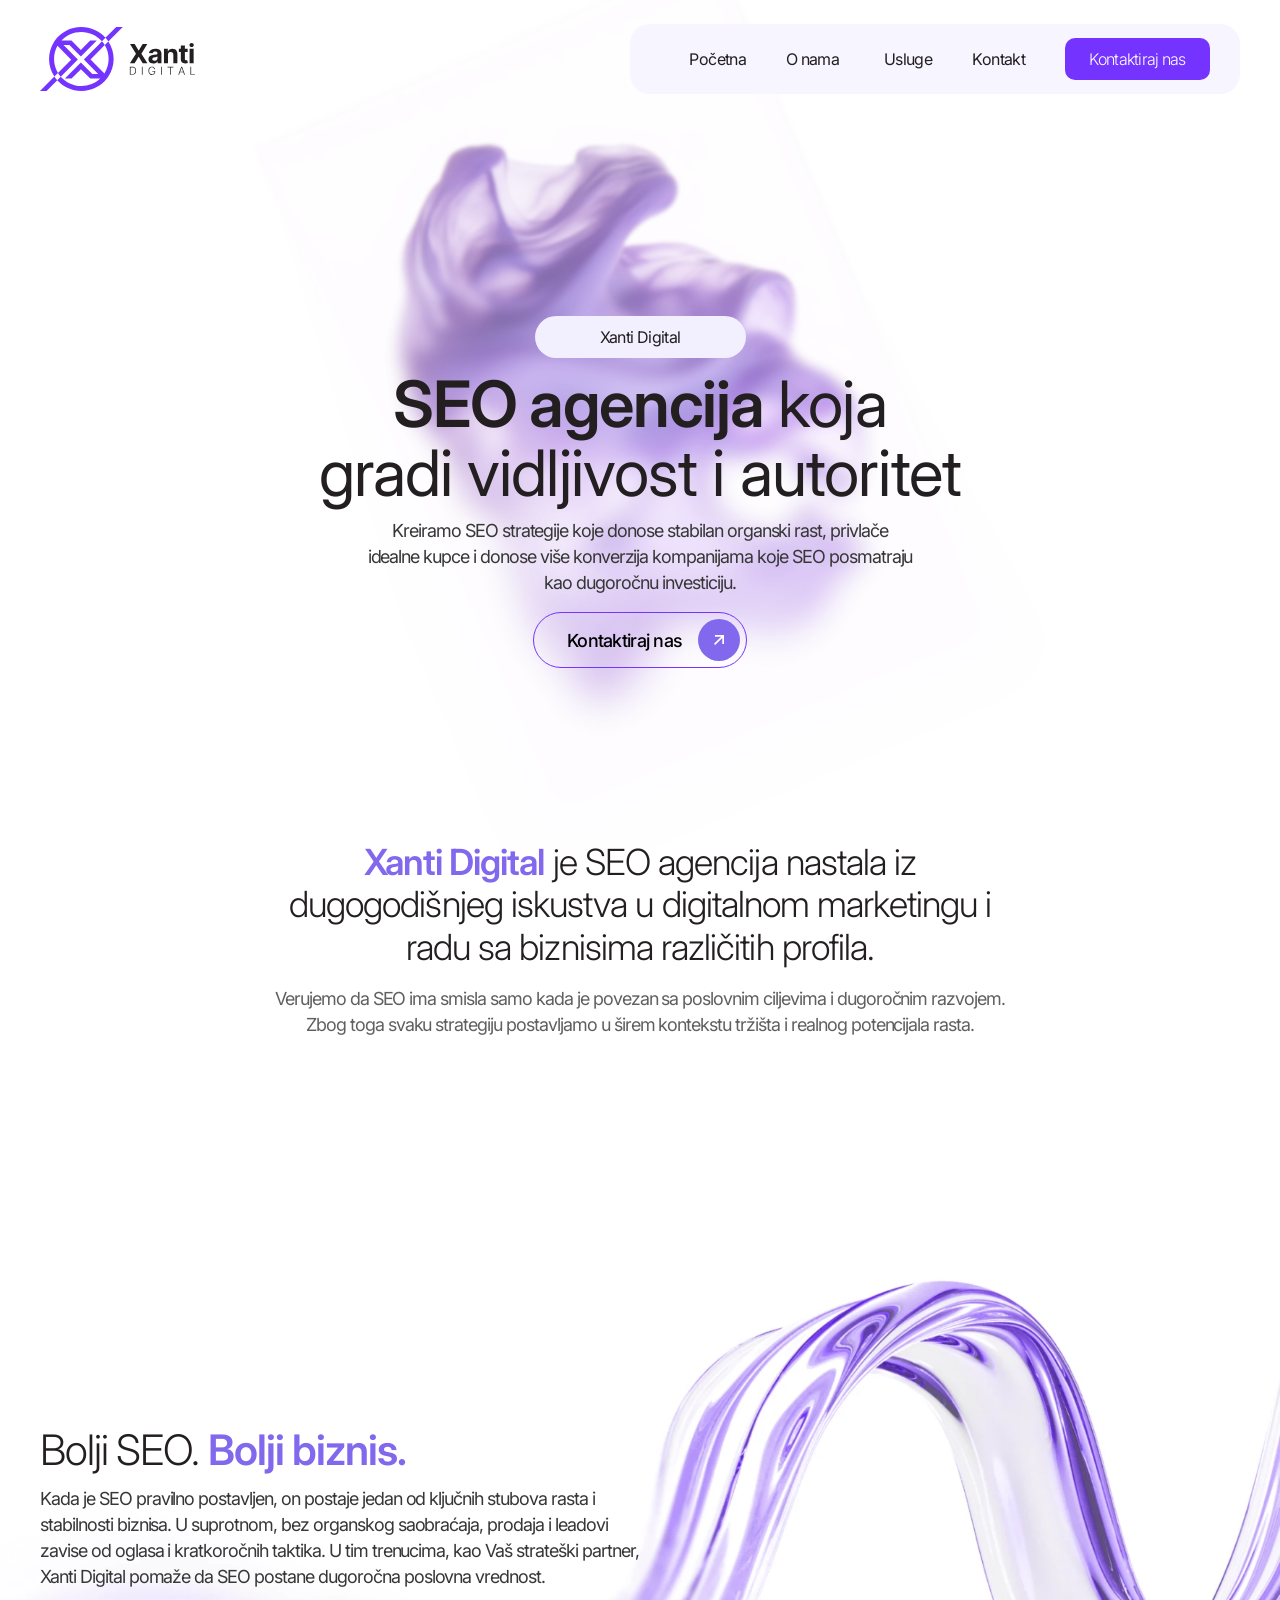
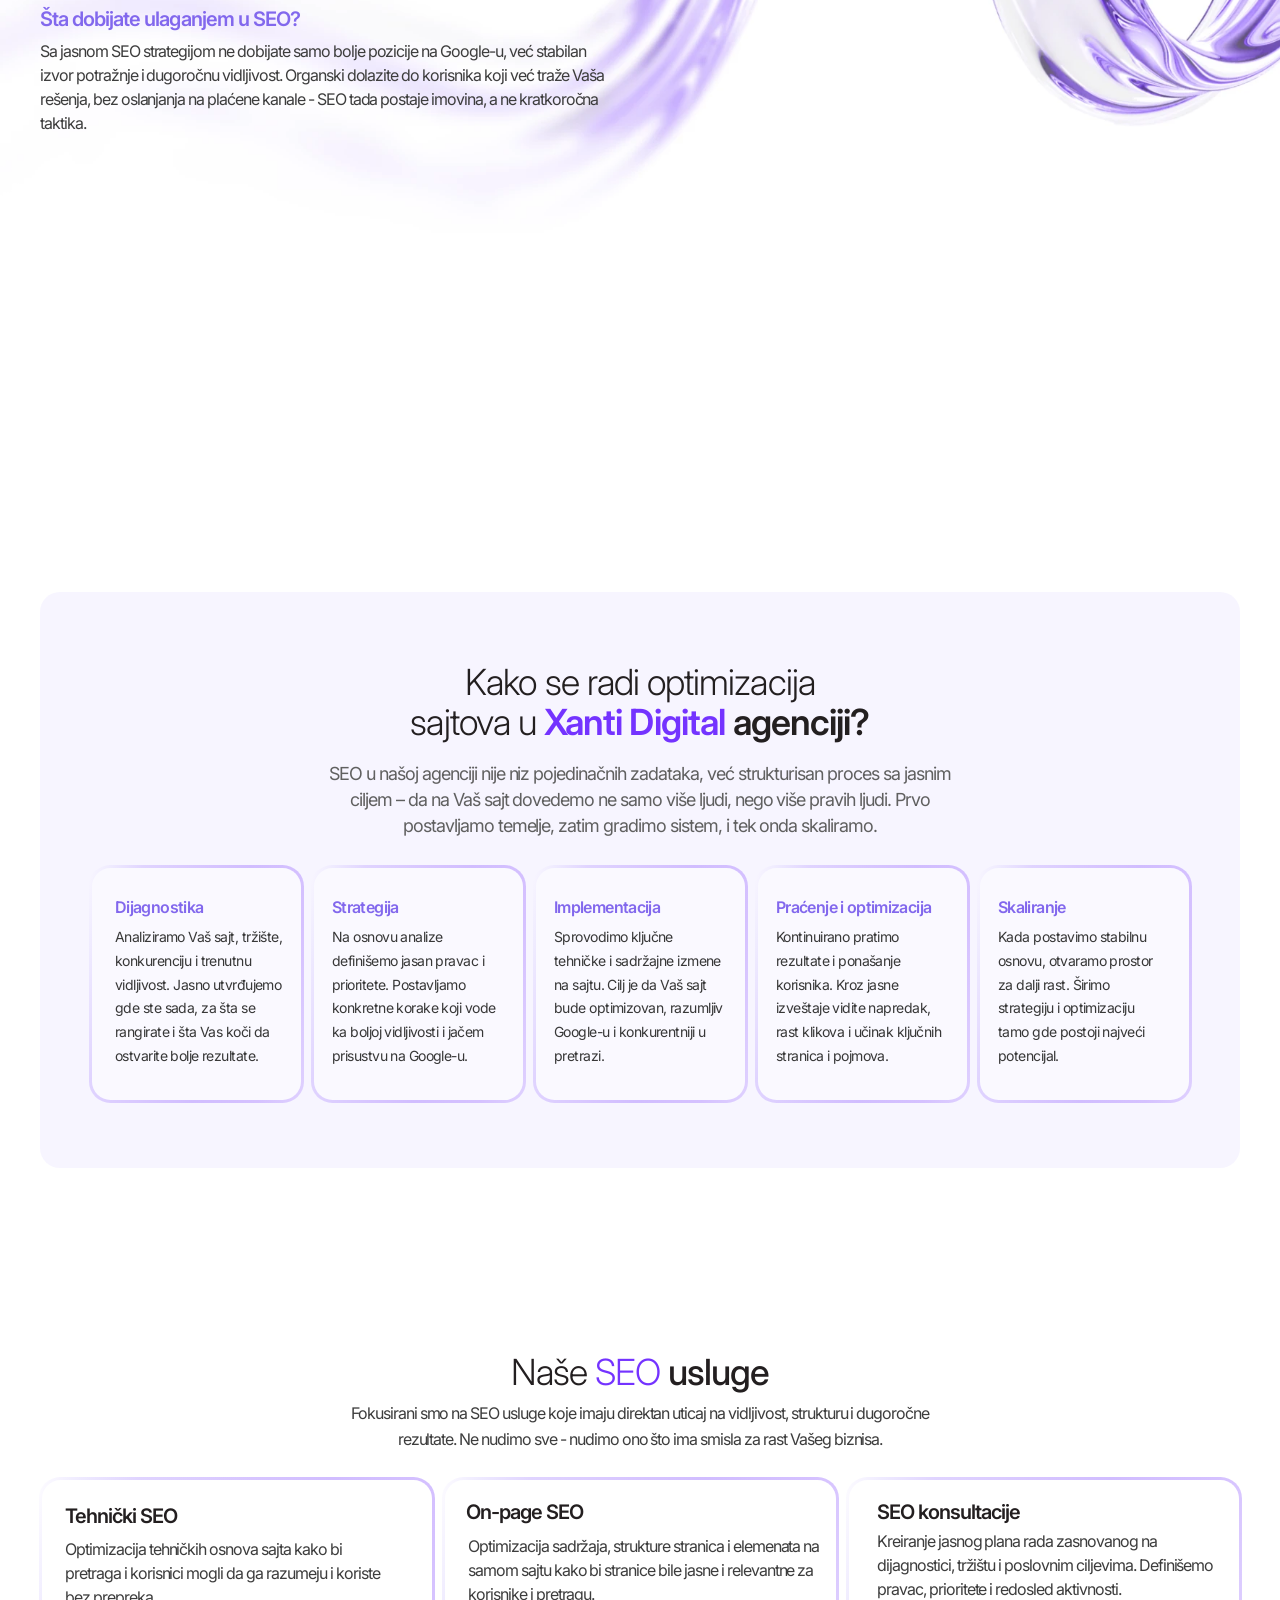
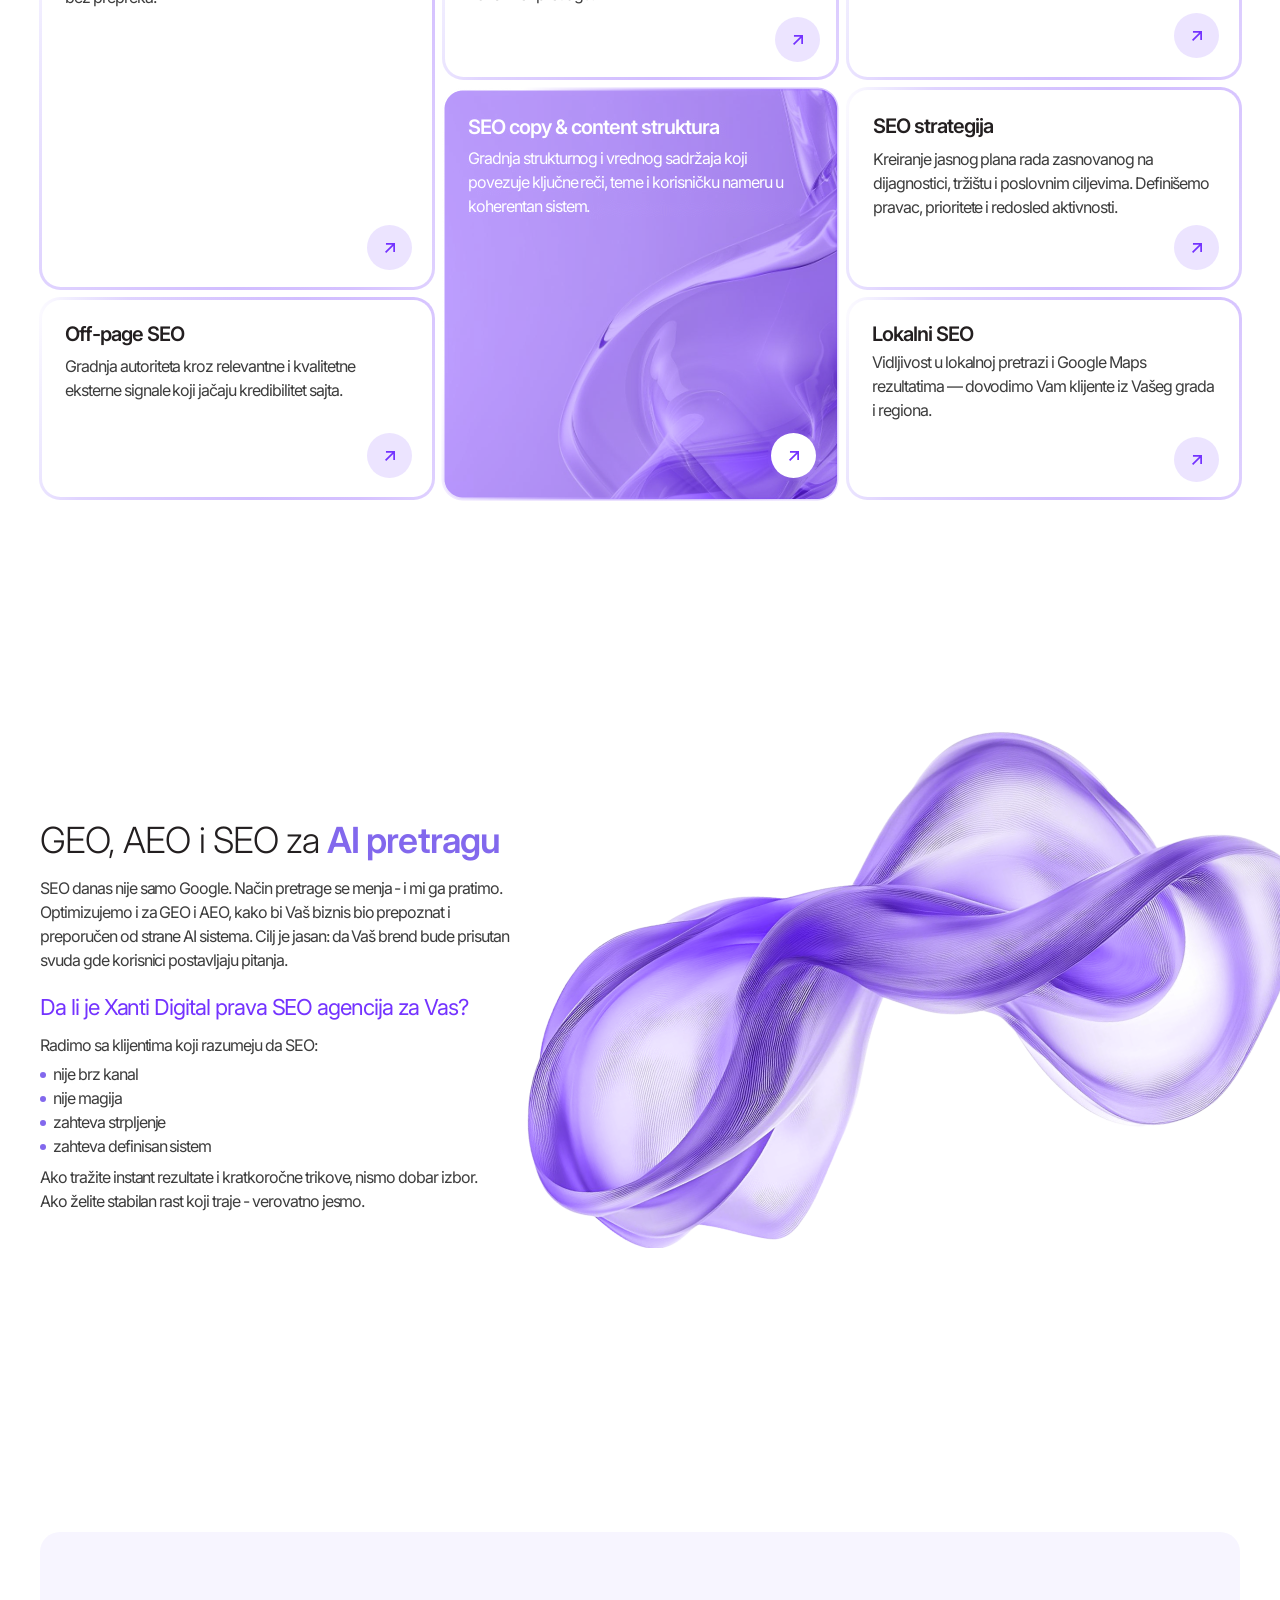
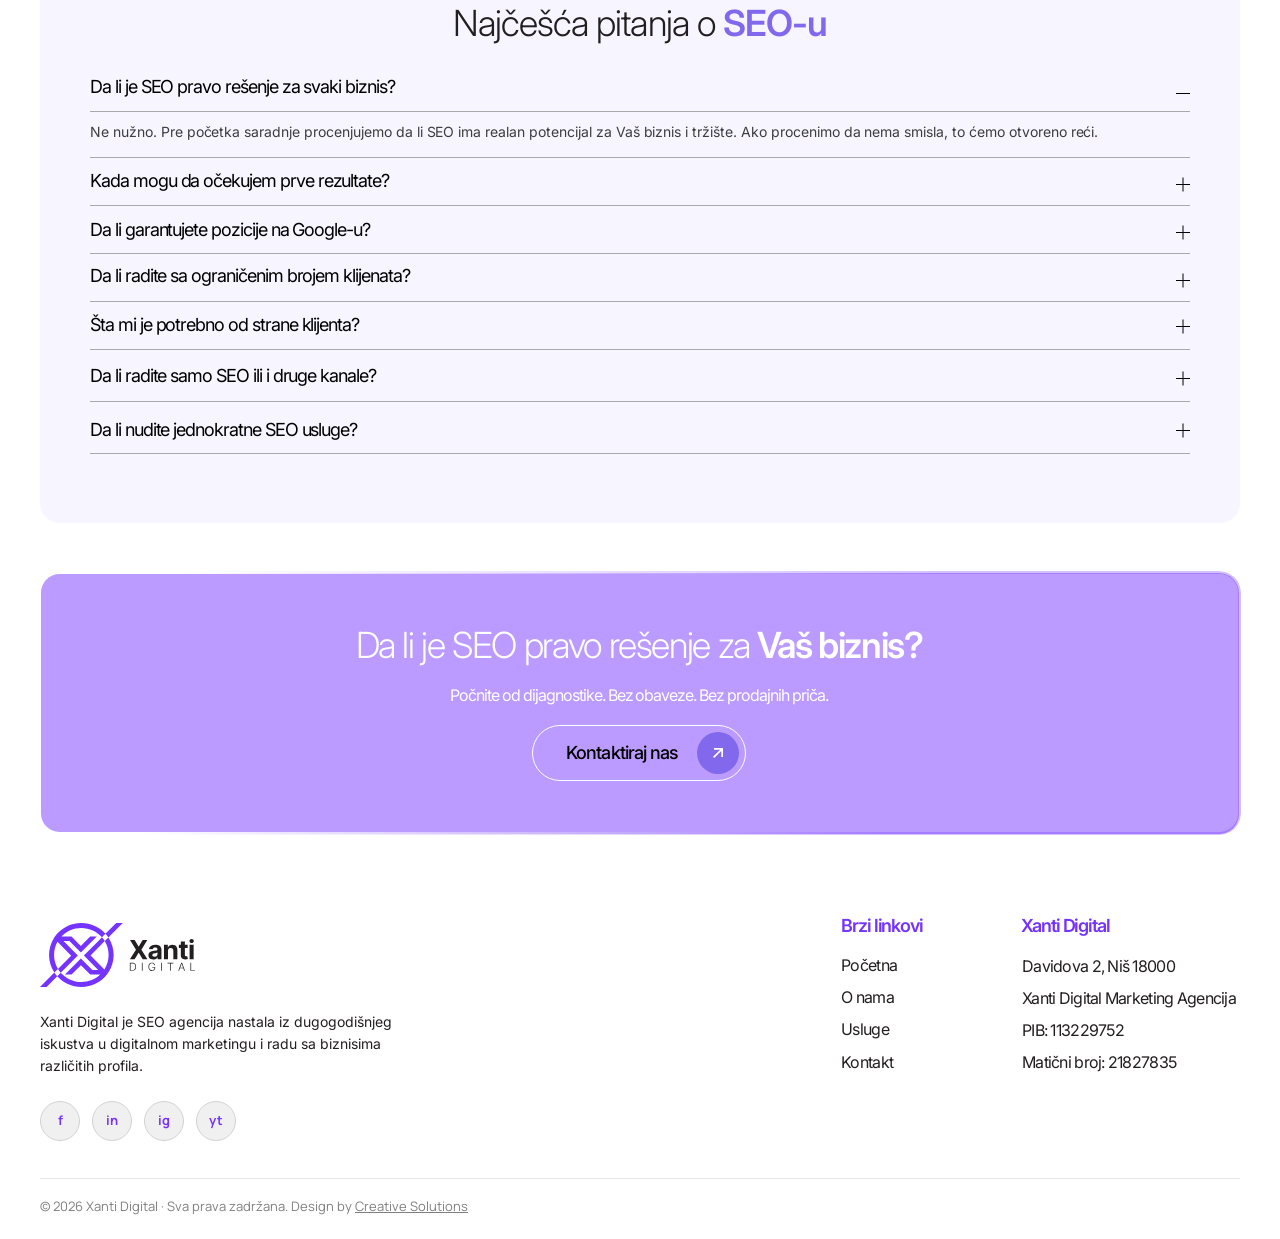
==== index.html @ aaa1e492 "Xanti Digital: statički sajt po Figma dizajnu Co-Authored-By: Claude Fable 5.2 <noreply@anthropic.co" ====
<!DOCTYPE html>
<html lang="sr">
<head>
<meta charset="UTF-8">
<meta name="viewport" content="width=device-width, initial-scale=1.0">
<title>Xanti Digital — SEO agencija koja gradi vidljivost i autoritet</title>
<meta name="description" content="Xanti Digital je SEO agencija koja kreira strategije za stabilan organski rast, više konverzija i dugoročnu vidljivost na Google-u i AI pretrazi.">
<link rel="preconnect" href="https://fonts.googleapis.com">
<link rel="preconnect" href="https://fonts.gstatic.com" crossorigin>
<link href="https://fonts.googleapis.com/css2?family=Inter:wght@300;400;500;600;700&family=Manrope:wght@400;700&display=swap" rel="stylesheet">
<link rel="stylesheet" href="styles.css">
</head>
<body>

<!-- Header -->
<header class="site-header">
  <div class="nav-wrap">
    <a href="#" class="logo" aria-label="Xanti Digital">
      <img src="assets/logo.svg" alt="Xanti Digital" width="155" height="64">
    </a>
    <div class="nav-pill">
      <nav class="main-nav" id="mainNav">
        <a href="#">Početna</a>
        <a href="#o-nama">O nama</a>
        <a href="#usluge">Usluge</a>
        <a href="#kontakt">Kontakt</a>
      </nav>
      <a href="#kontakt" class="btn btn-primary nav-cta">Kontaktiraj nas</a>
    </div>
    <button class="menu-toggle" id="menuToggle" aria-label="Meni">
      <span></span><span></span><span></span>
    </button>
  </div>
</header>

<!-- Top stage: hero + about + better-seo share the big wave backdrop -->
<div class="top-stage">
  <!-- Hero -->
  <section class="hero">
    <div class="hero-cloud" aria-hidden="true"></div>
    <div class="container hero-inner">
      <span class="pill">Xanti Digital</span>
      <h1>
        <span class="semibold">SEO agencija</span> koja<br>
        gradi vidljivost i autoritet
      </h1>
      <p class="hero-sub">
        Kreiramo SEO strategije koje donose stabilan organski rast, privlače idealne kupce
        i donose više konverzija kompanijama koje SEO posmatraju kao dugoročnu investiciju.
      </p>
      <a href="#kontakt" class="btn btn-outline btn-lg">
        Kontaktiraj nas
        <span class="btn-arrow" aria-hidden="true"></span>
      </a>
    </div>
  </section>

  <!-- About -->
  <section class="about" id="o-nama">
    <div class="container">
      <h2 class="about-title">
        <span class="accent semibold">Xanti Digital</span>
        <span class="light">je SEO agencija nastala iz dugogodišnjeg iskustva u digitalnom marketingu i radu sa biznisima različitih profila.</span>
      </h2>
      <p class="about-sub">
        Verujemo da SEO ima smisla samo kada je povezan sa poslovnim ciljevima i dugoročnim razvojem.
        Zbog toga svaku strategiju postavljamo u širem kontekstu tržišta i realnog potencijala rasta.
      </p>
    </div>
  </section>

  <!-- Wave (Figma 19:128 / 0:4): rendered export, anchored to the top of the Better SEO section -->
  <div class="wave-anchor" aria-hidden="true">
    <img src="assets/wave-figma.webp" alt="" class="stage-wave" width="1770" height="2000">
  </div>

  <!-- Better SEO -->
  <section class="better-seo">
    <div class="container">
      <div class="better-grid">
        <div>
          <h2 class="section-title">
            <span class="light">Bolji SEO.</span>
            <span class="accent semibold">Bolji biznis.</span>
          </h2>
          <p class="muted">
            Kada je SEO pravilno postavljen, on postaje jedan od ključnih stubova rasta i stabilnosti biznisa.
            U suprotnom, bez organskog saobraćaja, prodaja i leadovi zavise od oglasa i kratkoročnih taktika.
            U tim trenucima, kao Vaš strateški partner, Xanti Digital pomaže da SEO postane dugoročna poslovna vrednost.
          </p>
        </div>
        <div>
          <h3 class="eyebrow">Šta dobijate ulaganjem u SEO?</h3>
          <p class="muted">
            Sa jasnom SEO strategijom ne dobijate samo bolje pozicije na Google-u, već stabilan izvor potražnje
            i dugoročnu vidljivost. Organski dolazite do korisnika koji već traže Vaša rešenja, bez oslanjanja
            na plaćene kanale - SEO tada postaje imovina, a ne kratkoročna taktika.
          </p>
        </div>
      </div>
    </div>
  </section>
</div>

<!-- Process -->
<section class="process">
  <div class="container">
    <div class="process-card">
      <h2 class="section-title center">
        <span class="light">Kako se radi optimizacija<br>sajtova u </span>
        <span class="accent semibold">Xanti Digital</span>
        <span class="semibold"> agenciji?</span>
      </h2>
      <p class="muted center process-intro">
        SEO u našoj agenciji nije niz pojedinačnih zadataka, već strukturisan proces sa jasnim ciljem –
        da na Vaš sajt dovedemo ne samo više ljudi, nego više pravih ljudi. Prvo postavljamo temelje,
        zatim gradimo sistem, i tek onda skaliramo.
      </p>

      <div class="process-steps">
        <article class="step-card">
          <h3>Dijagnostika</h3>
          <p>Analiziramo Vaš sajt, tržište, konkurenciju i trenutnu vidljivost. Jasno utvrđujemo gde ste sada, za šta se rangirate i šta Vas koči da ostvarite bolje rezultate.</p>
        </article>
        <article class="step-card">
          <h3>Strategija</h3>
          <p>Na osnovu analize definišemo jasan pravac i prioritete. Postavljamo konkretne korake koji vode ka boljoj vidljivosti i jačem prisustvu na Google-u.</p>
        </article>
        <article class="step-card">
          <h3>Implementacija</h3>
          <p>Sprovodimo ključne tehničke i sadržajne izmene na sajtu. Cilj je da Vaš sajt bude optimizovan, razumljiv Google-u i konkurentniji u pretrazi.</p>
        </article>
        <article class="step-card">
          <h3>Praćenje i optimizacija</h3>
          <p>Kontinuirano pratimo rezultate i ponašanje korisnika. Kroz jasne izveštaje vidite napredak, rast klikova i učinak ključnih stranica i pojmova.</p>
        </article>
        <article class="step-card">
          <h3>Skaliranje</h3>
          <p>Kada postavimo stabilnu osnovu, otvaramo prostor za dalji rast. Širimo strategiju i optimizaciju tamo gde postoji najveći potencijal.</p>
        </article>
      </div>
    </div>
  </div>
</section>

<!-- Services -->
<section class="services" id="usluge">
  <div class="container">
    <div class="section-head center">
      <h2 class="section-title">
        <span class="light">Naše </span>
        <span class="accent light">SEO</span>
        <span class="medium"> usluge</span>
      </h2>
      <p class="muted">
        Fokusirani smo na SEO usluge koje imaju direktan uticaj na vidljivost, strukturu i dugoročne rezultate.
        Ne nudimo sve - nudimo ono što ima smisla za rast Vašeg biznisa.
      </p>
    </div>

    <div class="services-grid">
      <article class="service-card service-card--tehnicki">
        <h3>Tehnički SEO</h3>
        <p>Optimizacija tehničkih osnova sajta kako bi pretraga i korisnici mogli da ga razumeju i koriste bez prepreka.</p>
        <span class="service-arrow" aria-hidden="true"></span>
      </article>

      <article class="service-card service-card--onpage">
        <h3>On-page SEO</h3>
        <p>Optimizacija sadržaja, strukture stranica i elemenata na samom sajtu kako bi stranice bile jasne i relevantne za korisnike i pretragu.</p>
        <span class="service-arrow" aria-hidden="true"></span>
      </article>

      <article class="service-card service-card--kons">
        <h3>SEO konsultacije</h3>
        <p>Kreiranje jasnog plana rada zasnovanog na dijagnostici, tržištu i poslovnim ciljevima. Definišemo pravac, prioritete i redosled aktivnosti.</p>
        <span class="service-arrow" aria-hidden="true"></span>
      </article>

      <article class="service-card service-card--copy service-card--accent">
        <h3>SEO copy &amp; content struktura</h3>
        <p>Gradnja strukturnog i vrednog sadržaja koji povezuje ključne reči, teme i korisničku nameru u koherentan sistem.</p>
        <span class="service-arrow" aria-hidden="true"></span>
      </article>

      <article class="service-card service-card--strat">
        <h3>SEO strategija</h3>
        <p>Kreiranje jasnog plana rada zasnovanog na dijagnostici, tržištu i poslovnim ciljevima. Definišemo pravac, prioritete i redosled aktivnosti.</p>
        <span class="service-arrow" aria-hidden="true"></span>
      </article>

      <article class="service-card service-card--offpage">
        <h3>Off-page SEO</h3>
        <p>Gradnja autoriteta kroz relevantne i kvalitetne eksterne signale koji jačaju kredibilitet sajta.</p>
        <span class="service-arrow" aria-hidden="true"></span>
      </article>

      <article class="service-card service-card--lokalni">
        <h3>Lokalni SEO</h3>
        <p>Vidljivost u lokalnoj pretrazi i Google Maps rezultatima — dovodimo Vam klijente iz Vašeg grada i regiona.</p>
        <span class="service-arrow" aria-hidden="true"></span>
      </article>
    </div>
  </div>
</section>

<!-- GEO/AEO/AI section -->
<section class="geo">
  <div class="geo-swirl" aria-hidden="true"></div>
  <div class="container">
    <div class="geo-content">
      <h2 class="section-title">
        <span class="light">GEO, AEO i SEO za </span>
        <span class="accent semibold">AI pretragu</span>
      </h2>
      <p class="muted">
        SEO danas nije samo Google. Način pretrage se menja - i mi ga pratimo.
        Optimizujemo i za GEO i AEO, kako bi Vaš biznis bio prepoznat i preporučen od strane AI sistema.
        Cilj je jasan: da Vaš brend bude prisutan svuda gde korisnici postavljaju pitanja.
      </p>

      <h3 class="eyebrow eyebrow--purple">Da li je Xanti Digital prava SEO agencija za Vas?</h3>
      <p class="muted">Radimo sa klijentima koji razumeju da SEO:</p>
      <ul class="dot-list">
        <li>nije brz kanal</li>
        <li>nije magija</li>
        <li>zahteva strpljenje</li>
        <li>zahteva definisan sistem</li>
      </ul>
      <p class="muted">
        Ako tražite instant rezultate i kratkoročne trikove, nismo dobar izbor.<br>
        Ako želite stabilan rast koji traje - verovatno jesmo.
      </p>
    </div>
  </div>
</section>

<!-- FAQ -->
<section class="faq">
  <div class="container">
    <div class="faq-card">
      <h2 class="section-title center">
        <span class="light">Najčešća pitanja o </span>
        <span class="accent semibold">SEO-u</span>
      </h2>
      <details class="faq-item" open>
        <summary>Da li je SEO pravo rešenje za svaki biznis?</summary>
        <div class="faq-answer">Ne nužno. Pre početka saradnje procenjujemo da li SEO ima realan potencijal za Vaš biznis i tržište. Ako procenimo da nema smisla, to ćemo otvoreno reći.</div>
      </details>
      <details class="faq-item">
        <summary>Kada mogu da očekujem prve rezultate?</summary>
        <div class="faq-answer">Prve pomake vidimo već u prvih 2–3 meseca, ali stabilni organski rast obično se gradi u roku od 6–12 meseci, u zavisnosti od tržišta i stanja sajta.</div>
      </details>
      <details class="faq-item">
        <summary>Da li garantujete pozicije na Google-u?</summary>
        <div class="faq-answer">Ne. Garancije pozicija su crvena zastava u SEO industriji. Garantujemo proces, transparentnost i rad baziran na podacima.</div>
      </details>
      <details class="faq-item">
        <summary>Da li radite sa ograničenim brojem klijenata?</summary>
        <div class="faq-answer">Da. Svaka saradnja zahteva dubinsku analizu i posvećeno vreme, pa pažljivo biramo klijente sa kojima radimo.</div>
      </details>
      <details class="faq-item">
        <summary>Šta mi je potrebno od strane klijenta?</summary>
        <div class="faq-answer">Pristup sajtu i analitici, jasna slika o biznis ciljevima i spremnost za saradnju na sadržaju. Sve ostalo vodimo mi.</div>
      </details>
      <details class="faq-item">
        <summary>Da li radite samo SEO ili i druge kanale?</summary>
        <div class="faq-answer">Primarno smo SEO agencija, ali imamo iskustvo sa content marketingom i performansama koji se prirodno nadovezuju na SEO rad.</div>
      </details>
      <details class="faq-item">
        <summary>Da li nudite jednokratne SEO usluge?</summary>
        <div class="faq-answer">Da, za dijagnostiku, audit i konsultacije. Za pun učinak, SEO zahteva kontinuiran rad — tu preporučujemo dugoročnu saradnju.</div>
      </details>
    </div>
  </div>
</section>

<!-- CTA -->
<section class="cta" id="kontakt">
  <div class="container">
    <div class="cta-card">
      <h2>
        <span class="light">Da li je SEO pravo rešenje za</span>
        <span class="medium"> Vaš biznis?</span>
      </h2>
      <p>Počnite od dijagnostike. Bez obaveze. Bez prodajnih priča.</p>
      <a href="mailto:info@xantidigital.rs" class="btn btn-ghost-light btn-lg">
        Kontaktiraj nas
        <span class="btn-arrow" aria-hidden="true"></span>
      </a>
    </div>
  </div>
</section>

<!-- Footer -->
<footer class="site-footer">
  <div class="container footer-grid">
    <div class="footer-brand">
      <img src="assets/logo.svg" alt="Xanti Digital" class="footer-logo">
      <p>Xanti Digital je SEO agencija nastala iz dugogodišnjeg iskustva u digitalnom marketingu i radu sa biznisima različitih profila.</p>
      <div class="socials">
        <a href="#" aria-label="Facebook">f</a>
        <a href="#" aria-label="LinkedIn">in</a>
        <a href="#" aria-label="Instagram">ig</a>
        <a href="#" aria-label="YouTube">yt</a>
      </div>
    </div>
    <div class="footer-col">
      <h4>Brzi linkovi</h4>
      <ul>
        <li><a href="#">Početna</a></li>
        <li><a href="#o-nama">O nama</a></li>
        <li><a href="#usluge">Usluge</a></li>
        <li><a href="#kontakt">Kontakt</a></li>
      </ul>
    </div>
    <div class="footer-col">
      <h4>Xanti Digital</h4>
      <address>
        Davidova 2, Niš 18000<br>
        Xanti Digital Marketing Agencija<br>
        PIB: 113229752<br>
        Matični broj: 21827835
      </address>
    </div>
  </div>
  <div class="container footer-bottom">
    <small>© 2026 Xanti Digital · Sva prava zadržana. Design by <a href="#">Creative Solutions</a></small>
  </div>
</footer>

<script src="script.js"></script>
</body>
</html>
---- styles.css ----
/* ============ TOKENS ============ */
:root {
  --purple: #7433ff;
  --purple-soft: #8268ed;
  --purple-50: #f2efff;
  --purple-25: #f7f5ff;
  --purple-100: #ece4ff;
  --ink: #231f20;
  --ink-2: #373737;
  --ink-3: #3d3d3d;
  --ink-4: #606060;
  --muted: rgba(0, 0, 0, 0.5);
  --white: #ffffff;
  --glass: rgba(255, 255, 255, 0.4);
  --glass-border: rgba(255, 255, 255, 0.9);
  --radius: 20px;
  --radius-sm: 10px;
  --container: 1248px; /* 1200 content column (Figma x 360-1560) + 24px side padding */
  --tracking: -0.02em;
}

/* ============ RESET & BASE ============ */
* {
  box-sizing: border-box;
  margin: 0;
  padding: 0;
}
html {
  scroll-behavior: smooth;
  overflow-x: hidden;
  width: 100%;
}
body {
  font-family: 'Inter', -apple-system, system-ui, sans-serif;
  color: var(--ink);
  background: #fff;
  line-height: 1.5;
  letter-spacing: var(--tracking);
  -webkit-font-smoothing: antialiased;
  overflow-x: hidden;
}
img {
  max-width: 100%;
  display: block;
}
a {
  color: inherit;
  text-decoration: none;
}
button {
  background: none;
  border: none;
  cursor: pointer;
  font-family: inherit;
}
ul {
  list-style: none;
}

.container {
  max-width: var(--container);
  margin: 0 auto;
  padding: 0 24px;
}

/* ============ TYPOGRAPHY ============ */
h1, h2, h3, h4 {
  letter-spacing: var(--tracking);
  color: var(--ink);
}
.section-title {
  font-size: clamp(28px, 4vw, 42px);
  line-height: 1.1;
  font-weight: 500;
}
.section-title.center {
  text-align: center;
}
.light { font-weight: 300; }
.medium { font-weight: 500; }
.semibold { font-weight: 600; }
.accent { color: var(--purple); }
.accent-soft { color: var(--purple-soft); }
.muted {
  color: var(--ink-3);
  font-size: 16px;
  line-height: 1.6;
}
.muted.center { text-align: center; }
.eyebrow {
  color: var(--purple-soft);
  font-weight: 600;
  font-size: 20px;
  margin-bottom: 16px;
}
.eyebrow--purple {
  color: var(--purple);
  font-size: 22px;
  font-weight: 400;
}

/* ============ BUTTONS ============ */
.btn {
  display: inline-flex;
  align-items: center;
  justify-content: center;
  gap: 10px;
  font-weight: 500;
  border-radius: 999px;
  transition: all 0.2s ease;
  cursor: pointer;
  white-space: nowrap;
}
.btn-sm {
  padding: 10px 22px;
  font-size: 14px;
  border-radius: var(--radius-sm);
}
.btn-lg {
  padding: 14px 22px 14px 32px;
  font-size: 17px;
}
.btn-primary {
  background: var(--purple);
  color: #fff;
}
.btn-primary:hover { background: #5f1fec; transform: translateY(-1px); }

.btn-outline {
  background: #fff;
  color: var(--ink);
  border: 1px solid var(--purple);
}
.btn-outline:hover { background: var(--purple-50); }

.btn-ghost-light {
  background: transparent;
  color: #fff;
  border: 1px solid #fff;
}
.btn-ghost-light:hover { background: rgba(255,255,255,0.1); }

/* Figma 7:178 circle 42px #8268ed + 7:183 arrow */
.btn-arrow {
  width: 42px;
  height: 42px;
  border-radius: 50%;
  background: var(--purple-soft) url('assets/arrow3.svg') center / 10px 10px no-repeat;
  flex-shrink: 0;
}
.btn-arrow--light {
  background-color: #fff;
  background-image: url('assets/arrow.svg');
}

/* Figma 7:174: 211x42 at y316 */
.pill {
  display: inline-flex;
  align-items: center;
  justify-content: center;
  width: 211px;
  height: 42px;
  background: var(--purple-50);
  color: var(--ink);
  border-radius: 999px;
  font-size: 16px;
  font-weight: 400;
  letter-spacing: -0.04em;
  margin-bottom: 12px;
}

/* ============ HEADER ============ */
/* Figma 7:66 — logo 7:77 (360,27 155x64), nav pill 7:188 (950,24 610x70) */
.site-header {
  position: relative;
  z-index: 100;
}
.nav-wrap {
  max-width: var(--container);
  margin: 0 auto;
  padding: 24px;
  display: flex;
  align-items: center;
  justify-content: space-between;
  gap: 24px;
}
.logo img {
  width: 155px;
  height: 64px;
  max-width: none;
}
.nav-pill {
  display: flex;
  align-items: center;
  width: 610px;
  height: 70px;
  padding: 0 30px 0 53px;
  background: var(--purple-25);
  border-radius: var(--radius);
  flex-shrink: 0;
}
.main-nav {
  display: flex;
  gap: 29px;
}
.main-nav a {
  width: 64px;
  padding-right: 1px;
  text-align: right;
  white-space: nowrap;
  font-size: 16px;
  font-weight: 400;
  line-height: 54px;
  letter-spacing: -0.04em;
  color: var(--ink);
  transition: color 0.2s;
}
.nav-cta {
  width: 145px;
  height: 42px;
  margin-left: 39px;
  font-size: 16px;
  font-weight: 300;
  letter-spacing: -0.045em;
  border-radius: var(--radius-sm);
}
.main-nav a:hover { color: var(--purple); }

.menu-toggle {
  display: none;
  flex-direction: column;
  gap: 5px;
  padding: 8px;
}
.menu-toggle span {
  display: block;
  width: 22px;
  height: 2px;
  background: var(--ink);
  border-radius: 2px;
}

/* ============ TOP STAGE (hero + about + better-seo share one wave) ============ */
.top-stage {
  position: relative;
}
/* Wave: assets/wave-figma.webp is the rendered Figma export of group 19:128
   (all effects baked in, no CSS filters). It covers frame x 0-1920, y 460-2629,
   i.e. full width, and starts 968px above the "Bolji SEO" title (y 1428).
   Anchor sits at the top of .better-seo (title is 80px below it). */
.wave-anchor {
  position: relative;
  height: 0;
  z-index: 0;
  pointer-events: none;
  container-type: inline-size;
}
.stage-wave {
  position: absolute;
  left: 0;
  top: calc(80px - 968 / 1920 * 100cqw);
  width: 100%;
  max-width: none;
  height: auto;
  display: block;
}
.about .container,
.better-seo .container {
  position: relative;
  z-index: 2;
}

/* ============ HERO ============ */
/* Figma (page y; hero starts at y118 under the header):
   pill y316, title 7:110 y370 (810x154), sub 7:111 y518 (551x77), CTA 7:185 y612 (214x56) */
.hero {
  position: relative;
  padding: 198px 0 113px;
  text-align: center;
}
/* Cloud 13:267 — assets/hero-cloud.webp has every effect baked in (rotation 157deg, opacity .6,
   progressive blur ~2px at the top -> ~20px at the bottom); parameters were fitted against the
   Figma render. The asset covers frame x511-1393, y-112..903 (hero starts at y118). No CSS filters. */
.hero-cloud {
  position: absolute;
  top: -230px;
  left: calc(50% - 449px);
  width: 882px;
  height: 1015px;
  background: url('assets/hero-cloud.webp') center / 100% 100% no-repeat;
  pointer-events: none;
  z-index: 0;
}
.hero-inner {
  position: relative;
  z-index: 1;
}
.hero h1 {
  max-width: 810px;
  margin: -1px auto 11px;
  font-size: 64px;
  line-height: 69px; /* measured line pitch in the Figma render */
  font-weight: 400;
  letter-spacing: -0.014em;
}
.hero h1 .semibold { font-weight: 600; letter-spacing: -0.021em; }
.hero-sub {
  color: var(--ink-2);
  font-size: 18px;
  line-height: 26px;
  letter-spacing: -1.03px;
  max-width: 551px;
  margin: 0 auto 16px;
}
.hero .btn-lg {
  width: 214px;
  height: 56px;
  padding: 0 6px 0 33px;
  justify-content: space-between;
  gap: 0;
  background: transparent;
  color: #000;
  font-size: 18px;
  font-weight: 500;
  letter-spacing: -0.04em;
}

/* ============ ABOUT ============ */
.about {
  padding: 60px 0 310px; /* Figma: about text ends y1038, Better SEO section starts y1348 */
  text-align: center;
}
/* Figma: title 7:104 y841 (762x127), text 7:103 y986 (744x52) */
.about-title {
  font-size: 36px;
  line-height: calc(127px / 3);
  font-weight: 300;
  letter-spacing: -0.026em;
  max-width: 762px;
  margin: 0 auto 18px;
}
.about-title .accent { color: var(--purple-soft); }
.about-sub {
  color: var(--ink-4);
  font-size: 18px;
  line-height: 26px;
  letter-spacing: -1.03px;
  max-width: 744px;
  margin: 0 auto;
}

/* ============ BETTER SEO ============ */
/* Figma: title 7:187 y1428, text 7:186 y1486 (606w), eyebrow 13:198 y1608,
   text 13:197 y1639 (567w); process card starts at y2192 */
.better-seo {
  position: relative;
  padding: 80px 0 397px;
  z-index: 2;
}
.better-seo .section-title {
  font-size: 42px;
  line-height: 43px;
  letter-spacing: -0.026em;
}
.better-seo .section-title .accent { color: var(--purple-soft); }
.better-seo .muted {
  color: var(--ink-2);
  font-size: 18px;
  line-height: 26px;
  letter-spacing: -1.03px;
  margin-top: 15px;
}
.better-seo .eyebrow {
  font-size: 20px;
  line-height: 23px;
  letter-spacing: -0.97px;
  margin-bottom: 0;
}
.better-seo .eyebrow + .muted {
  color: var(--ink-3);
  font-size: 16px;
  line-height: 24px;
  letter-spacing: -1.03px;
  margin-top: 8px;
  max-width: 567px;
}
.about {
  position: relative;
  z-index: 2;
}
.hero {
  position: relative;
  z-index: 2;
}
.better-grid {
  position: relative;
  z-index: 1;
  max-width: 606px;
  margin-left: 0;
}
.better-grid > div + div {
  margin-top: 18px;
}

/* ============ PROCESS ============ */
/* Figma: card 16:282 x360 y2192 1200x576; title 7:172 y2262 (2x40); intro 7:105 y2361 (643x78);
   steps 13:248.. 212x235 at y2467, x 410/632/854/1076/1298 */
.process {
  position: relative;
  z-index: 1;
  padding: 60px 0 104px;
}
.process-card {
  background: rgba(242, 239, 255, 0.6);
  border-radius: var(--radius);
  height: 576px;
  padding: 70px 50px 0;
}
.process-card .section-title {
  font-size: 36px;
  line-height: 40px;
  letter-spacing: -0.026em;
}
.process-intro {
  max-width: 643px;
  margin: 19px auto 28px;
  color: var(--ink-4);
  font-size: 18px;
  line-height: 26px;
  letter-spacing: -1.03px;
}
.process-steps {
  display: flex;
  gap: 10px;
}
/* 3px gradient stroke centred on the 212x235 rect edge (so the box is 215x238, pulled out 1.5px) */
.step-card {
  flex: 0 0 215px;
  height: 238px;
  margin: -1.5px;
  padding: 18.5px 0 0 18.5px;
  border: 3px solid transparent;
  border-radius: 21.5px;
  background:
    linear-gradient(#faf9ff, #faf9ff) padding-box,
    linear-gradient(104deg, #f9f7ff 0%, #efebff 8%, #e0d4ff 20%, #d7c5ff 43%, #d1bdff 59%, #d5c1ff 83%, #dfd1ff 100%) border-box;
}
.step-card:first-child { padding-left: 23.5px; }
.step-card h3 {
  color: var(--purple-soft);
  font-size: 16px;
  font-weight: 600;
  margin-top: -1px;
  line-height: 43px;
  letter-spacing: -0.04em;
  white-space: nowrap;
}
.step-card p {
  margin-top: -4px;
  font-size: 14px;
  line-height: 23.8px;
  letter-spacing: -0.04em;
  color: #383838;
}
.step-card:nth-child(1) p { width: 173px; }
.step-card:nth-child(2) p { width: 171px; }
.step-card:nth-child(3) p { width: 172px; }
.step-card:nth-child(4) p { width: 175px; }
.step-card:nth-child(5) p { width: 168px; }

/* ============ SERVICES ============ */
/* Figma: title 7:116 y2952, intro 7:120 y3000 (594w), grid y3079: columns 393/394/393, rows 200, gap 10.
   Text / arrow offsets inside each card are the per-card Figma values (they differ slightly per card). */
.services {
  position: relative;
  padding: 80px 0 120px;
}
.section-head {
  text-align: center;
  position: relative;
  z-index: 1;
}
.services .section-title {
  margin-top: -1px;
  font-size: 36px;
  line-height: 43px;
  letter-spacing: -0.026em;
}
.section-head p {
  max-width: 594px;
  margin: 6px auto 27px;
  color: var(--ink-3);
  font-size: 16px;
  line-height: 26px;
  letter-spacing: -1.03px;
}
.services-grid {
  position: relative;
  z-index: 1;
  display: grid;
  grid-template-columns: 393px 394px 393px;
  grid-template-rows: 200px 200px 200px;
  gap: 10px;
}
/* 3px gradient stroke centred on the card edge -> box grows 1.5px on every side */
.service-card {
  position: relative;
  margin: -1.5px;
  border: 3px solid transparent;
  border-radius: 21.5px;
  background:
    linear-gradient(#fff, #fff) padding-box,
    linear-gradient(104deg, #fdfcff 0%, #efebff 8%, #e0d4ff 20%, #d7c5ff 43%, #d1bdff 59%, #d5c1ff 83%, #dfd1ff 100%) border-box;
}
.service-card--tehnicki { grid-column: 1; grid-row: 1 / span 2; --tx: 25px; --ty: 26px; --py: 60px; --pw: 334px; --ax: 327px; --ay: 346px; }
.service-card--onpage   { grid-column: 2; grid-row: 1;          --tx: 25px; --ty: 22px; --py: 57px; --pw: 352px; --ax: 332px; --ay: 138px; }
.service-card--kons     { grid-column: 3; grid-row: 1;          --tx: 30px; --ty: 22px; --py: 52px; --pw: 340px; --ax: 327px; --ay: 134px; }
.service-card--copy     { grid-column: 2; grid-row: 2 / span 2; --tx: 25px; --ty: 27px; --py: 59px; --pw: 331px; --ax: 328px; --ay: 344px; }
.service-card--strat    { grid-column: 3; grid-row: 2;          --tx: 26px; --ty: 26px; --py: 60px; --pw: 345px; --ax: 327px; --ay: 136px; }
.service-card--offpage  { grid-column: 1; grid-row: 3;          --tx: 25px; --ty: 24px; --py: 57px; --pw: 314px; --ax: 327px; --ay: 134px; }
.service-card--lokalni  { grid-column: 3; grid-row: 3;          --tx: 25px; --ty: 24px; --py: 53px; --pw: 344px; --ax: 327px; --ay: 138px; }

.service-card--onpage h3 { margin-left: -2px; }
/* children are positioned from the Figma rect corner = 1.5px inside the border box */
.service-card h3,
.service-card p,
.service-arrow {
  position: absolute;
}
.service-card h3 {
  left: calc(var(--tx) - 1.5px);
  top: calc(var(--ty) - 1.5px);
  font-size: 20px;
  font-weight: 600;
  line-height: 23px;
  letter-spacing: -0.05em;
  white-space: nowrap;
  color: var(--ink);
}
.service-card p {
  left: calc(var(--tx) - 1.5px);
  top: calc(var(--py) - 3px);
  width: var(--pw);
  font-size: 16px;
  line-height: 24px;
  letter-spacing: -1.03px;
  color: var(--ink-3);
}
.service-arrow {
  left: calc(var(--ax) - 1.5px);
  top: calc(var(--ay) - 1.5px);
  width: 45.34px;
  height: 45.34px;
  border-radius: 50%;
  background: var(--purple-100) url('assets/arrow.svg') center / 9.86px 9.86px no-repeat;
}
/* Purple card 16:271: background (gradient + glass swirl) is the Figma render of the rect, 398x414 */
.service-card--accent {
  border: 0;
  background: url('assets/service-copy-bg.png') center / 100% 100% no-repeat;
  margin: -2px;
}
.service-card--accent h3 { left: calc(var(--tx) + 2px); top: calc(var(--ty) + 2px); color: #fff; }
.service-card--accent p { left: calc(var(--tx) + 2px); top: calc(var(--py) + 0.5px); color: #fff; }
.service-card--accent .service-arrow {
  left: calc(var(--ax) + 2px);
  top: calc(var(--ay) + 2px);
  background-color: #fff;
}

/* ============ GEO ============ */
/* Figma: title 16:279 y4019, text 16:280 y4076 (481w), eyebrow 19:4 y4186, 19:5 y4233,
   list 19:15 y4262 (x373, dots x360), closing text 19:19 y4365. Section starts at y3819. */
.geo {
  position: relative;
  padding: 200px 0 239px;
}
/* Swirl 19:3: rendered Figma output (rotation + hue blend baked in), frame x840-1630, y3924-4448 */
.geo-swirl {
  position: absolute;
  top: 105px;
  left: calc(50% - 120px);
  width: 790px;
  height: 524px;
  background: url('assets/geo-swirl.png') center / 100% 100% no-repeat;
  pointer-events: none;
  z-index: 0;
}
.geo-content {
  position: relative;
  z-index: 2;
}
.geo-content .section-title {
  font-size: 36px;
  line-height: 43px;
  letter-spacing: -0.026em;
}
.geo-content .section-title .accent { color: var(--purple-soft); }
.geo-content .muted {
  font-size: 16px;
  line-height: 24px;
  letter-spacing: -1.03px;
  color: var(--ink-3);
}
.geo-content .section-title + .muted {
  max-width: 481px;
  margin-top: 14px;
}
.geo-content .eyebrow {
  margin: 17px 0 8px;
  font-size: 22px;
  font-weight: 400;
  line-height: 37px;
  letter-spacing: -1.05px;
  color: var(--purple);
}
.geo-content .eyebrow + .muted { line-height: 23px; }
.dot-list {
  margin: 5px 0 7px;
}
.dot-list li {
  position: relative;
  padding-left: 13px;
  color: var(--ink-3);
  font-size: 16px;
  line-height: 24px;
  letter-spacing: -1.03px;
}
.dot-list li::before {
  content: '';
  position: absolute;
  left: 0;
  top: 10px;
  width: 6px;
  height: 6px;
  border-radius: 50%;
  background: var(--purple-soft);
}

/* ============ FAQ ============ */
/* Figma: card 19:58 x360 y4732 1200x591 #f7f5ff; title 19:47 y4802; dividers 19:23.. x410 1100w.
   Row heights / text offsets per question are the Figma values (rows 48,48,48,48,48,52,52). */
.faq {
  padding: 80px 0 10px;
}
.faq-card {
  background: var(--purple-25);
  border-radius: var(--radius);
  padding: 70px 50px 68.7px;
}
.faq-card .section-title {
  font-size: 36px;
  line-height: 43px;
  letter-spacing: -0.026em;
  margin-bottom: 19.3px;
}
.faq-card .section-title .accent { color: var(--purple-soft); }
.faq-item { --row: 48px; --qy: 11.6px; --iy: 19.6px; }
.faq-item:nth-of-type(1) { --qy: 12.2px; --iy: 22.6px; }
.faq-item:nth-of-type(3) { --qy: 12.6px; }
.faq-item:nth-of-type(4) { --qy: 10.6px; }
.faq-item:nth-of-type(5) { --qy: 11.6px; --iy: 17.6px; }
.faq-item:nth-of-type(6) { --row: 52px; --qy: 15.2px; --iy: 21.2px; }
.faq-item:nth-of-type(7) { --row: 52px; --qy: 17.2px; --iy: 21.2px; }
.faq-item summary {
  list-style: none;
  cursor: pointer;
  position: relative;
  height: var(--row);
  padding-top: var(--qy);
  border-bottom: 1px solid #a9a9aa;
  font-size: 18px;
  line-height: 22px;
  letter-spacing: -1.05px;
  color: #000;
}
.faq-item summary::-webkit-details-marker { display: none; }
/* plus / minus 14x14 at the right end of the divider */
.faq-item summary::before,
.faq-item summary::after {
  content: '';
  position: absolute;
  right: 0;
  top: calc(var(--iy) + 6.5px);
  width: 14px;
  height: 1px;
  background: #000;
}
.faq-item summary::after { transform: rotate(90deg); }
.faq-item[open] summary::after { display: none; }
.faq-answer {
  height: 46px;
  padding-top: 3.7px;
  border-bottom: 1px solid #a9a9aa;
  color: var(--ink-3);
  font-size: 14px;
  line-height: 32px;
  letter-spacing: -0.03px;
}

/* ============ CTA ============ */
/* Figma: card 19:130 x359 y5373 1200x261, fill rgba(116,51,255,.49), 3px centred stroke that runs
   from white (left) to translucent purple (right); title 19:115 y5424; text 19:117 y5484; button y5525 */
.cta {
  padding: 40px 0 30px;
}
.cta-card {
  position: relative;
  left: -1px;
  height: 261px;
  padding-top: 51px;
  background: rgba(116, 51, 255, 0.49);
  border-radius: var(--radius);
  text-align: center;
  color: #fff;
}
.cta-card::before {
  content: '';
  position: absolute;
  inset: -1.5px;
  border: 3px solid transparent;
  border-radius: 21.5px;
  background: linear-gradient(100deg, #fff 0%, #fff 12%, rgba(116, 51, 255, 0.3) 72%) border-box;
  -webkit-mask: linear-gradient(#000 0 0) padding-box, linear-gradient(#000 0 0);
  -webkit-mask-composite: xor;
  mask: linear-gradient(#000 0 0) padding-box exclude, linear-gradient(#000 0 0);
  pointer-events: none;
}
.cta-card h2 {
  font-size: 36px;
  line-height: 43px;
  letter-spacing: -0.038em;
  color: #fff;
}
.cta-card h2 .light { font-weight: 300; }
.cta-card h2 .medium { font-weight: 600; }
.cta-card p {
  margin: 17px 0 18px;
  font-size: 16px;
  line-height: 23px;
  letter-spacing: -1.03px;
}
.cta-card .btn-lg {
  position: relative;
  width: 214px;
  height: 56px;
  padding: 0 6px 0 33px;
  justify-content: space-between;
  gap: 0;
  color: #000;
  font-size: 18px;
  font-weight: 500;
  letter-spacing: -0.05em;
}

/* ============ FOOTER ============ */
/* Figma: brand 54:33 x360 y5723; headings 54:73 x1161 / 54:75 x1341 at y5704; rule 54:26 y5978; copyright y5997 */
.site-footer {
  padding: 40px 0 24px;
}
.footer-grid {
  display: grid;
  grid-template-columns: 801px 180px 1fr;
}
.footer-brand { margin-top: 19px; }
.footer-logo {
  width: 155px;
  height: 64px;
  max-width: none;
  margin-bottom: 24px;
}
.footer-brand p {
  color: var(--ink);
  font-size: 14px;
  line-height: 22px;
  letter-spacing: 0;
  width: 360px;
  margin-bottom: 24px;
}
.socials {
  display: flex;
  gap: 12px;
}
.socials a {
  width: 40px;
  height: 40px;
  border-radius: 50%;
  background: #f0f0f0;
  border: 1px solid #d3d3d3;
  display: inline-flex;
  align-items: center;
  justify-content: center;
  font-family: 'Manrope', sans-serif;
  font-weight: 700;
  font-size: 13px;
  letter-spacing: 0;
  color: var(--purple);
  transition: all 0.2s;
}
.socials a:hover {
  background: var(--purple);
  color: #fff;
}
.footer-col h4 {
  color: var(--purple);
  font-size: 18px;
  font-weight: 600;
  line-height: 43px;
  letter-spacing: -0.06em;
}
.footer-col ul { margin-top: 1.6px; }
.footer-col ul li { line-height: 32.33px; }
.footer-col a {
  color: var(--ink);
  font-size: 16px;
  letter-spacing: -0.04em;
  transition: color 0.2s;
}
.footer-col a:hover { color: var(--purple); }
.footer-col address {
  margin-top: 3px;
  padding-left: 1px;
  font-style: normal;
  color: var(--ink);
  font-size: 16px;
  line-height: 32px;
  letter-spacing: -0.045em;
  white-space: nowrap;
}
.footer-bottom {
  margin-top: 37px;
}
.footer-bottom::before {
  content: '';
  display: block;
  height: 1px;
  background: #e5e5e5;
  margin-bottom: 18px;
}
.footer-bottom small {
  display: block;
  color: #7f7f7f;
  font-family: 'Manrope', sans-serif;
  font-size: 13px;
  line-height: 18px;
  letter-spacing: 0;
}
.footer-bottom a {
  color: inherit;
  text-decoration: underline;
}

/* ============ RESPONSIVE ============ */
@media (max-width: 1260px) {
  .nav-wrap { gap: 12px; padding: 16px 24px; }
  .nav-pill {
    width: auto;
    height: auto;
    padding: 0;
    background: none;
  }
  .main-nav a { width: auto; text-align: left; line-height: 1.5; }
  .main-nav {
    display: none;
    position: absolute;
    top: 100%;
    left: 0;
    right: 0;
    flex-direction: column;
    background: #fff;
    padding: 20px 24px;
    gap: 16px;
    box-shadow: 0 10px 20px rgba(0,0,0,0.08);
    margin-right: 0;
  }
  .main-nav.open { display: flex; }
  .menu-toggle { display: flex; }
  .site-header .btn { display: none; }

  .footer-grid {
    grid-template-columns: 1fr;
    gap: 36px;
  }
  .better-grid { max-width: 100%; }
  .geo-content { max-width: 100%; }
  .geo-swirl { left: 10%; width: 90%; height: auto; aspect-ratio: 790 / 524; opacity: 0.4; }
  .services-grid {
    grid-template-columns: repeat(2, 1fr);
    grid-template-rows: auto;
  }
  .service-card--tehnicki,
  .service-card--onpage,
  .service-card--kons,
  .service-card--copy,
  .service-card--strat,
  .service-card--offpage,
  .service-card--lokalni {
    grid-column: auto;
    grid-row: auto;
  }
  .service-card { min-height: 200px; padding: 24px 24px 80px; }
  .service-card h3,
  .service-card p { position: static; width: auto; white-space: normal; }
  .service-card p { margin-top: 10px; }
  .service-arrow,
  .service-card--accent .service-arrow { left: auto; top: auto; right: 20px; bottom: 20px; }
  .service-card--accent { background-size: cover; border-radius: 20px; }
  .process-steps {
    grid-template-columns: repeat(2, 1fr);
  }
  .process-card {
    padding: 40px 24px;
  }
  .faq-card {
    padding: 40px 24px;
  }
  .faq-item summary { height: auto; min-height: var(--row); padding-right: 28px; padding-bottom: 12px; }
  .faq-answer { height: auto; line-height: 1.6; padding: 10px 0; }
  .cta-card {
    left: 0;
    height: auto;
    padding: 48px 24px;
  }
  .footer-brand p { width: auto; }
  .footer-col address { white-space: normal; }
}

/* Fluid fallbacks for the fixed desktop (Figma 1920) measurements */
@media (max-width: 1260px) {
  .hero { padding: 96px 0 80px; }
  .hero h1 { font-size: clamp(34px, 7vw, 64px); line-height: 1.1; margin: 0 auto 16px; }
  .hero-cloud { top: -300px; }
  .about { padding: 40px 0 80px; }
  .about-title { font-size: clamp(24px, 4.4vw, 36px); line-height: 1.25; }
  .wave-anchor { display: none; }
  .better-seo { padding: 60px 0; }
  .better-seo .section-title,
  .process-card .section-title,
  .services .section-title,
  .geo-content .section-title,
  .faq-card .section-title,
  .cta-card h2 { font-size: clamp(28px, 5vw, 36px); line-height: 1.2; }
  .process { padding: 40px 0 60px; }
  .process-card { height: auto; padding: 48px 24px; }
  .process-steps { flex-wrap: wrap; gap: 13px; }
  .step-card { flex: 1 1 215px; height: auto; min-height: 238px; padding: 18.5px; }
  .step-card:first-child { padding-left: 18.5px; }
  .step-card:nth-child(n) p { width: auto; }
  .step-card h3 { white-space: normal; }
  .services { padding: 60px 0; }
  .service-card { margin: 0; }
  .service-card--accent { margin: 0; }
  .service-card--onpage h3 { margin-left: 0; }
  .geo { padding: 60px 0; overflow: hidden; }
  .geo-swirl { top: 40px; }
  .faq { padding: 40px 0 10px; }
  .faq-card { padding-bottom: 40px; }
  .site-footer { padding: 40px 0 24px; }
  .footer-brand { margin-top: 0; }
}

@media (max-width: 560px) {
  .services-grid {
    grid-template-columns: 1fr;
  }
  .process-steps {
    grid-template-columns: 1fr;
  }
  .hero {
    padding: 48px 0 72px;
  }
  .about,
  .better-seo,
  .services,
  .geo,
  .faq {
    padding-top: 48px;
    padding-bottom: 48px;
  }
  .btn-lg {
    padding: 10px 18px 10px 24px;
    font-size: 15px;
  }
  .btn-arrow {
    width: 36px;
    height: 36px;
  }
}
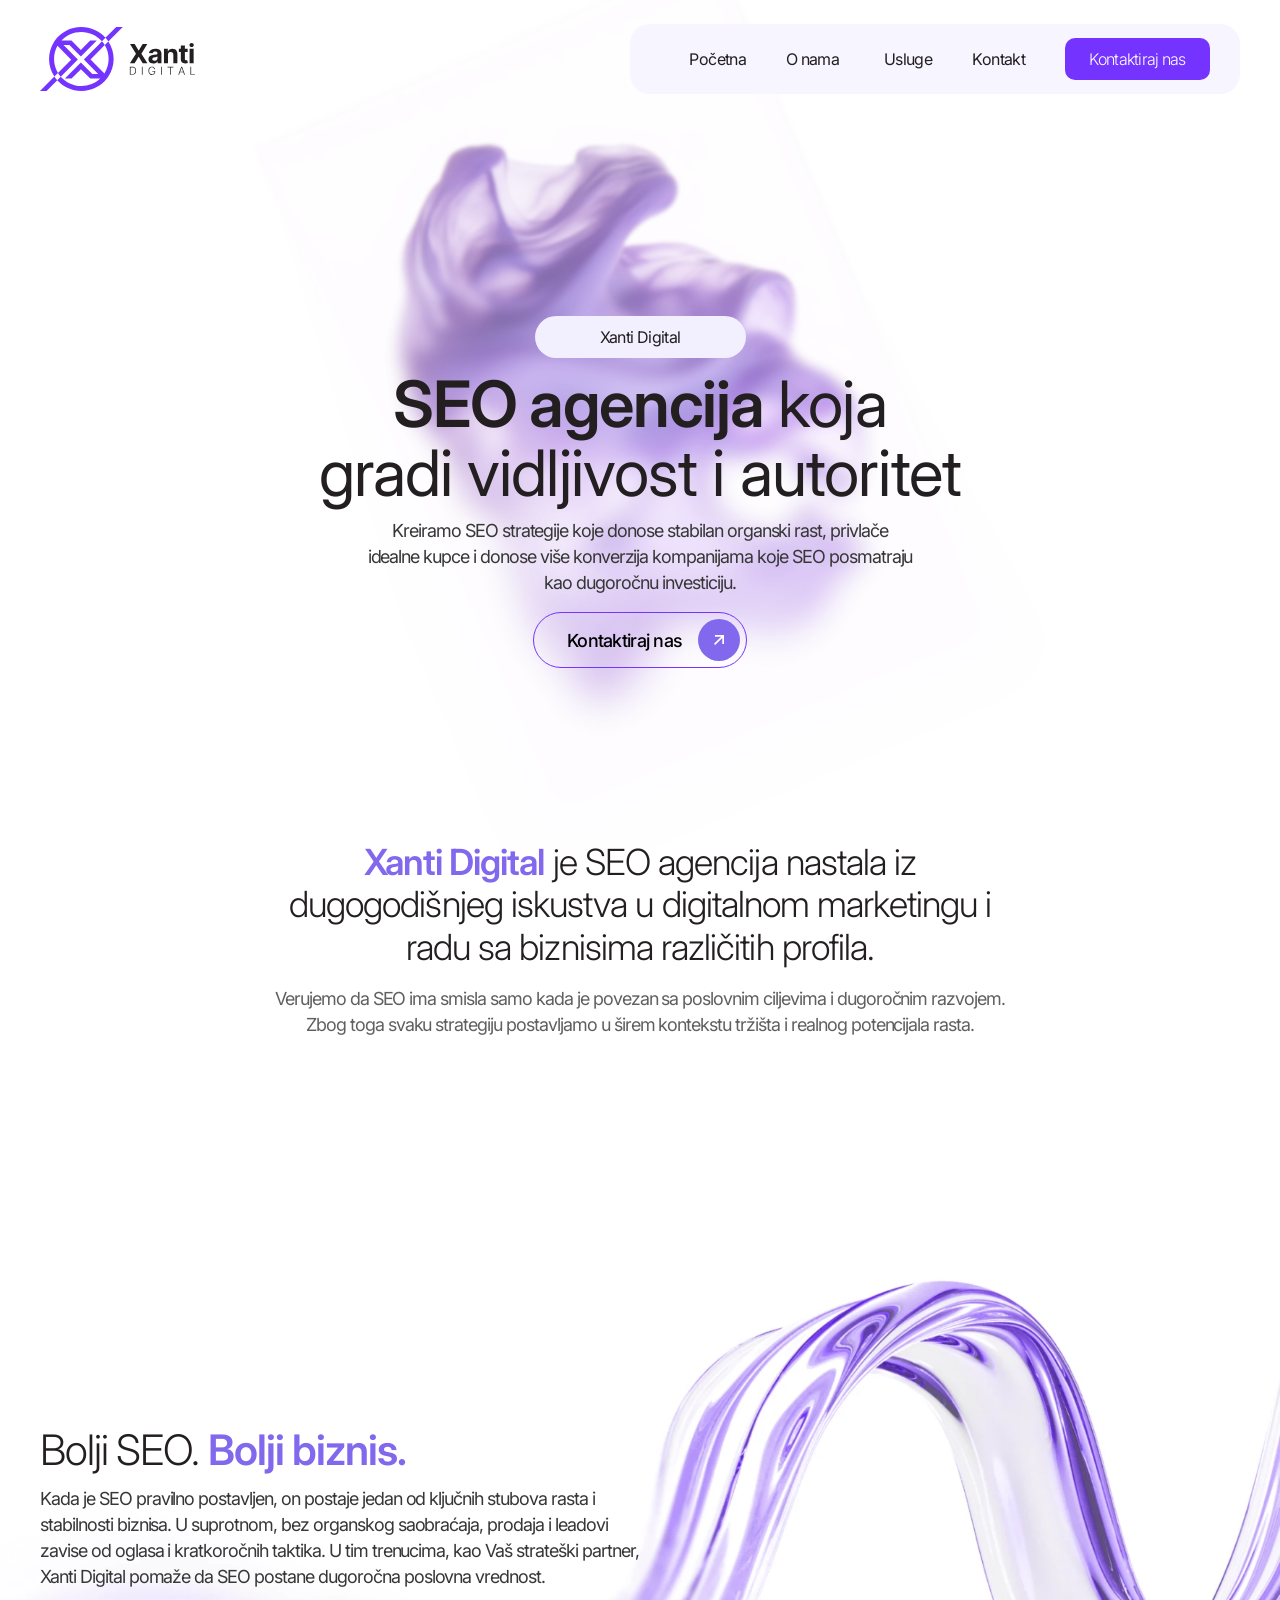
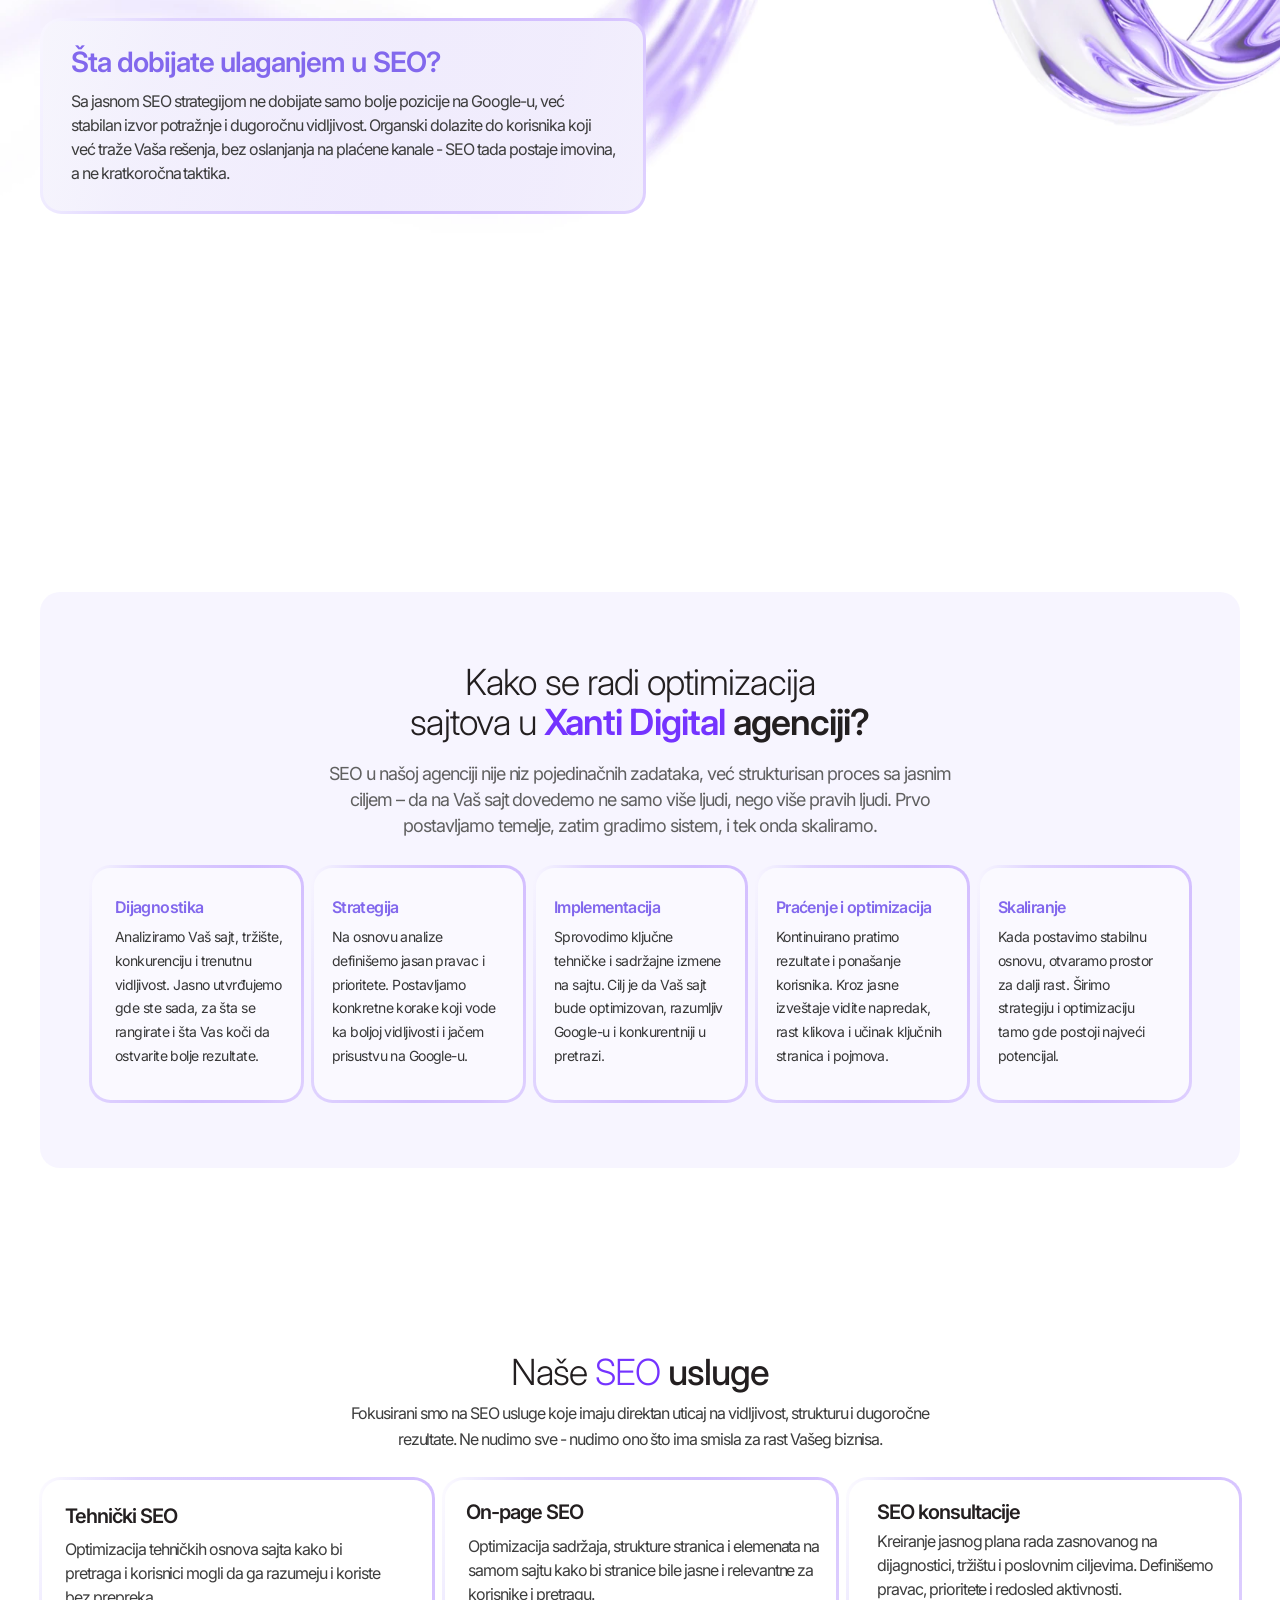
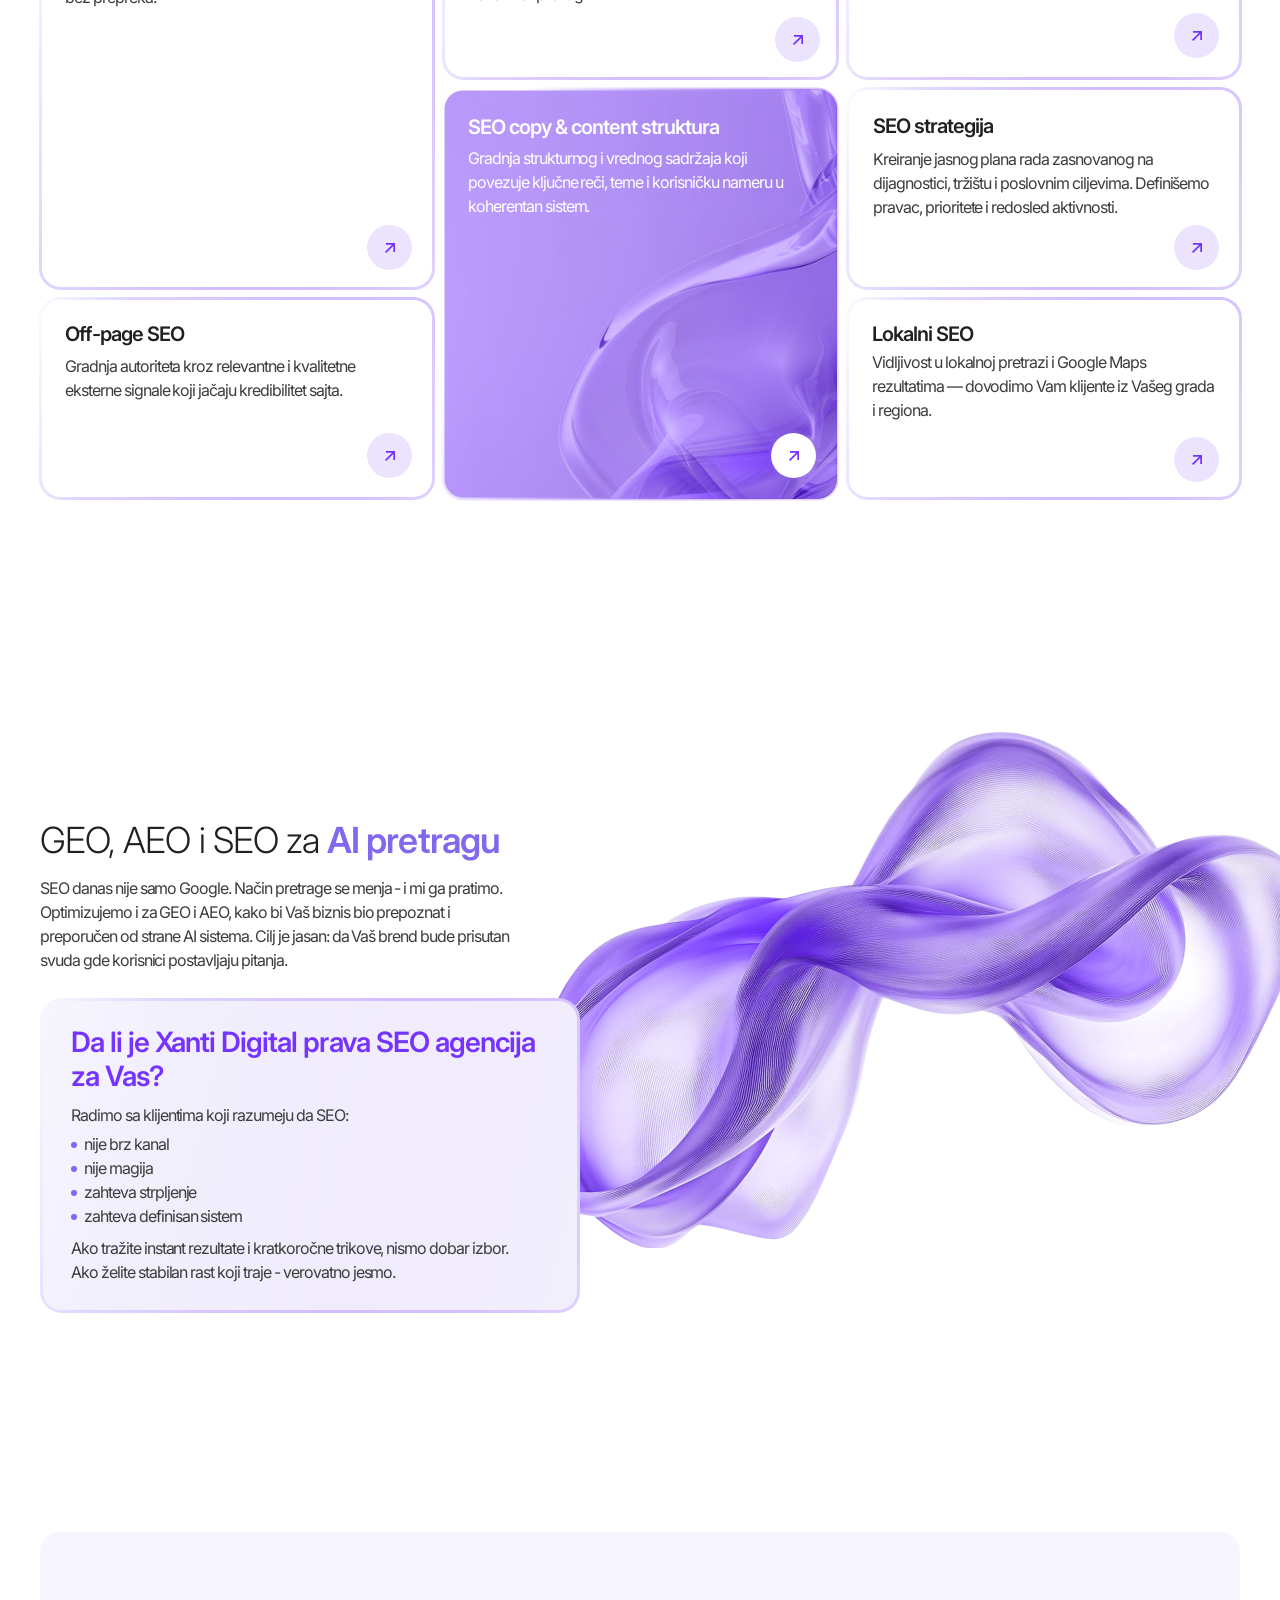
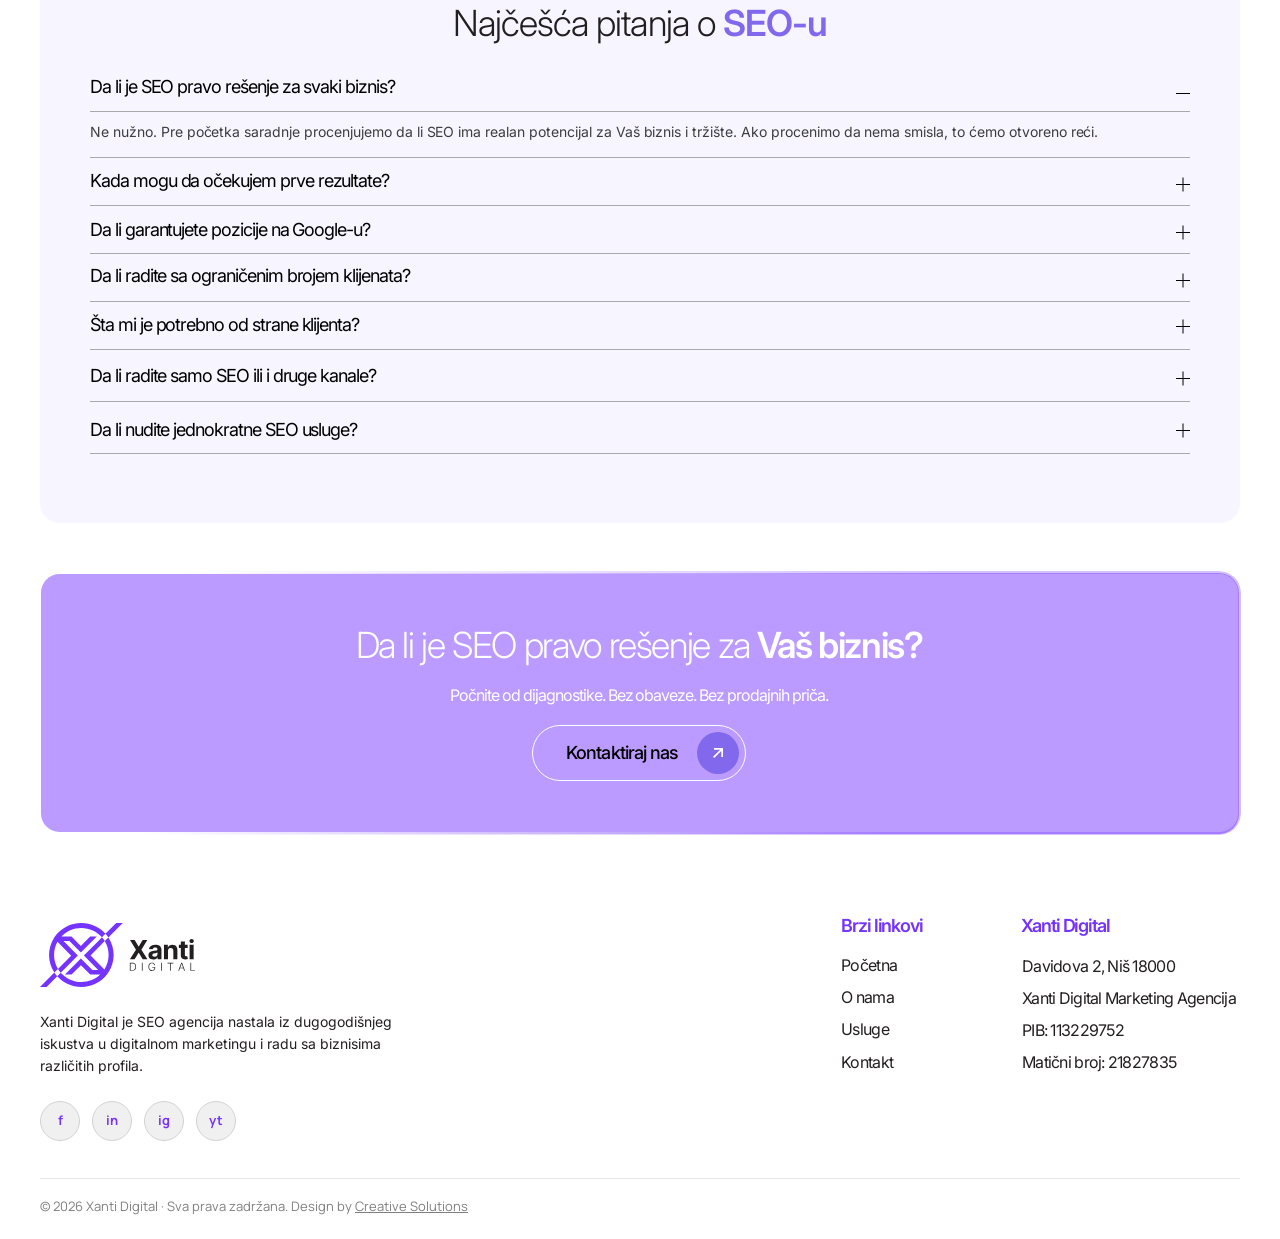
==== commit fdec6035: "Početna: istaknuti blokovi "Šta dobijate ulaganjem u SEO?" i "Da li je Xanti Digital prava SEO agenc" ====
--- a/index.html
+++ b/index.html
@@ -15,19 +15,30 @@
 <!-- Header -->
 <header class="site-header">
   <div class="nav-wrap">
-    <a href="#" class="logo" aria-label="Xanti Digital">
+    <a href="index.html" class="logo" aria-label="Xanti Digital">
       <img src="assets/logo.svg" alt="Xanti Digital" width="155" height="64">
     </a>
     <div class="nav-pill">
       <nav class="main-nav" id="mainNav">
-        <a href="#">Početna</a>
-        <a href="#o-nama">O nama</a>
-        <a href="#usluge">Usluge</a>
+        <a href="index.html">Početna</a>
+        <a href="index.html#o-nama">O nama</a>
+        <div class="nav-item">
+          <a href="usluge.html" aria-haspopup="true">Usluge</a>
+          <div class="sub-menu">
+            <a href="seo-strategija.html">SEO strategija</a>
+            <a href="tehnicki-seo.html">Tehnički SEO</a>
+            <a href="on-page-seo.html">On-page SEO</a>
+            <a href="usluge.html#off-page-seo">Off-page SEO</a>
+            <a href="usluge.html#seo-copy">SEO copy &amp; content struktura</a>
+            <a href="usluge.html#lokalni-seo">Lokalni SEO</a>
+            <a href="usluge.html#seo-konsultacije">SEO konsultacije</a>
+          </div>
+        </div>
         <a href="#kontakt">Kontakt</a>
       </nav>
       <a href="#kontakt" class="btn btn-primary nav-cta">Kontaktiraj nas</a>
     </div>
-    <button class="menu-toggle" id="menuToggle" aria-label="Meni">
+    <button class="menu-toggle" id="menuToggle" aria-label="Meni" aria-expanded="false">
       <span></span><span></span><span></span>
     </button>
   </div>
@@ -89,8 +100,8 @@
             U tim trenucima, kao Vaš strateški partner, Xanti Digital pomaže da SEO postane dugoročna poslovna vrednost.
           </p>
         </div>
-        <div>
-          <h3 class="eyebrow">Šta dobijate ulaganjem u SEO?</h3>
+        <div class="highlight-card">
+          <h2 class="eyebrow">Šta dobijate ulaganjem u SEO?</h2>
           <p class="muted">
             Sa jasnom SEO strategijom ne dobijate samo bolje pozicije na Google-u, već stabilan izvor potražnje
             i dugoročnu vidljivost. Organski dolazite do korisnika koji već traže Vaša rešenja, bez oslanjanja
@@ -162,43 +173,43 @@
       <article class="service-card service-card--tehnicki">
         <h3>Tehnički SEO</h3>
         <p>Optimizacija tehničkih osnova sajta kako bi pretraga i korisnici mogli da ga razumeju i koriste bez prepreka.</p>
-        <span class="service-arrow" aria-hidden="true"></span>
+        <a class="service-arrow" href="tehnicki-seo.html" aria-label="Tehnički SEO"></a>
       </article>
 
       <article class="service-card service-card--onpage">
         <h3>On-page SEO</h3>
         <p>Optimizacija sadržaja, strukture stranica i elemenata na samom sajtu kako bi stranice bile jasne i relevantne za korisnike i pretragu.</p>
-        <span class="service-arrow" aria-hidden="true"></span>
+        <a class="service-arrow" href="on-page-seo.html" aria-label="On-page SEO"></a>
       </article>
 
       <article class="service-card service-card--kons">
         <h3>SEO konsultacije</h3>
         <p>Kreiranje jasnog plana rada zasnovanog na dijagnostici, tržištu i poslovnim ciljevima. Definišemo pravac, prioritete i redosled aktivnosti.</p>
-        <span class="service-arrow" aria-hidden="true"></span>
+        <a class="service-arrow" href="usluge.html#seo-konsultacije" aria-label="SEO konsultacije"></a>
       </article>
 
       <article class="service-card service-card--copy service-card--accent">
         <h3>SEO copy &amp; content struktura</h3>
         <p>Gradnja strukturnog i vrednog sadržaja koji povezuje ključne reči, teme i korisničku nameru u koherentan sistem.</p>
-        <span class="service-arrow" aria-hidden="true"></span>
+        <a class="service-arrow" href="usluge.html#seo-copy" aria-label="SEO copy &amp; content struktura"></a>
       </article>
 
       <article class="service-card service-card--strat">
         <h3>SEO strategija</h3>
         <p>Kreiranje jasnog plana rada zasnovanog na dijagnostici, tržištu i poslovnim ciljevima. Definišemo pravac, prioritete i redosled aktivnosti.</p>
-        <span class="service-arrow" aria-hidden="true"></span>
+        <a class="service-arrow" href="seo-strategija.html" aria-label="SEO strategija"></a>
       </article>
 
       <article class="service-card service-card--offpage">
         <h3>Off-page SEO</h3>
         <p>Gradnja autoriteta kroz relevantne i kvalitetne eksterne signale koji jačaju kredibilitet sajta.</p>
-        <span class="service-arrow" aria-hidden="true"></span>
+        <a class="service-arrow" href="usluge.html#off-page-seo" aria-label="Off-page SEO"></a>
       </article>
 
       <article class="service-card service-card--lokalni">
         <h3>Lokalni SEO</h3>
         <p>Vidljivost u lokalnoj pretrazi i Google Maps rezultatima — dovodimo Vam klijente iz Vašeg grada i regiona.</p>
-        <span class="service-arrow" aria-hidden="true"></span>
+        <a class="service-arrow" href="usluge.html#lokalni-seo" aria-label="Lokalni SEO"></a>
       </article>
     </div>
   </div>
@@ -219,7 +230,8 @@
         Cilj je jasan: da Vaš brend bude prisutan svuda gde korisnici postavljaju pitanja.
       </p>
 
-      <h3 class="eyebrow eyebrow--purple">Da li je Xanti Digital prava SEO agencija za Vas?</h3>
+      <div class="highlight-card">
+      <h2 class="eyebrow eyebrow--purple">Da li je Xanti Digital prava SEO agencija za Vas?</h2>
       <p class="muted">Radimo sa klijentima koji razumeju da SEO:</p>
       <ul class="dot-list">
         <li>nije brz kanal</li>
@@ -231,6 +243,7 @@
         Ako tražite instant rezultate i kratkoročne trikove, nismo dobar izbor.<br>
         Ako želite stabilan rast koji traje - verovatno jesmo.
       </p>
+      </div>
     </div>
   </div>
 </section>
@@ -308,9 +321,9 @@
     <div class="footer-col">
       <h4>Brzi linkovi</h4>
       <ul>
-        <li><a href="#">Početna</a></li>
-        <li><a href="#o-nama">O nama</a></li>
-        <li><a href="#usluge">Usluge</a></li>
+        <li><a href="index.html">Početna</a></li>
+        <li><a href="index.html#o-nama">O nama</a></li>
+        <li><a href="usluge.html">Usluge</a></li>
         <li><a href="#kontakt">Kontakt</a></li>
       </ul>
     </div>
--- a/styles.css
+++ b/styles.css
@@ -226,6 +226,54 @@
 }
 .main-nav a:hover { color: var(--purple); }
 
+/* Usluge dropdown (desktop: on hover / keyboard focus) */
+.nav-item { position: relative; display: flex; }
+.sub-menu {
+  position: absolute;
+  top: calc(100% + 4px);
+  left: 50%;
+  width: 268px;
+  padding: 8px;
+  background: #fff;
+  border: 1px solid var(--purple-100);
+  border-radius: 16px;
+  box-shadow: 0 18px 40px rgba(116, 51, 255, 0.16);
+  opacity: 0;
+  visibility: hidden;
+  transform: translate(-50%, -6px);
+  transition: opacity 0.18s ease, transform 0.18s ease, visibility 0.18s;
+  z-index: 10;
+}
+/* invisible bridge so the pointer can travel from the link to the panel */
+.sub-menu::before {
+  content: '';
+  position: absolute;
+  left: 0;
+  right: 0;
+  top: -16px;
+  height: 16px;
+}
+.nav-item:hover .sub-menu,
+.nav-item:focus-within .sub-menu {
+  opacity: 1;
+  visibility: visible;
+  transform: translate(-50%, 0);
+}
+.main-nav .sub-menu a {
+  display: block;
+  width: auto;
+  padding: 10px 14px;
+  text-align: left;
+  font-size: 15px;
+  line-height: 20px;
+  letter-spacing: -0.03em;
+  border-radius: 10px;
+}
+.main-nav .sub-menu a:hover {
+  background: var(--purple-50);
+  color: var(--purple);
+}
+
 .menu-toggle {
   display: none;
   flex-direction: column;
@@ -354,7 +402,7 @@
    text 13:197 y1639 (567w); process card starts at y2192 */
 .better-seo {
   position: relative;
-  padding: 80px 0 397px;
+  padding: 80px 0 318px;
   z-index: 2;
 }
 .better-seo .section-title {
@@ -573,7 +621,7 @@
    list 19:15 y4262 (x373, dots x360), closing text 19:19 y4365. Section starts at y3819. */
 .geo {
   position: relative;
-  padding: 200px 0 239px;
+  padding: 200px 0 139px;
 }
 /* Swirl 19:3: rendered Figma output (rotation + hue blend baked in), frame x840-1630, y3924-4448 */
 .geo-swirl {
@@ -850,32 +898,611 @@
   text-decoration: underline;
 }
 
+/* ============ HIGHLIGHT CARD (home: "Šta dobijate..." and "Da li je Xanti Digital...") ============ */
+/* Not in the Figma home frame: added on request to make these two blocks stand out.
+   Style follows the glass text card of the second Figma frame. */
+.highlight-card {
+  padding: 24px 28px 26px;
+  border: 3px solid transparent;
+  border-radius: 21.5px;
+  background:
+    linear-gradient(rgba(246, 245, 252, 0.84), rgba(246, 245, 252, 0.84)) padding-box,
+    linear-gradient(104deg, #f9f7ff 0%, #efebff 8%, #e0d4ff 20%, #d7c5ff 43%, #d1bdff 59%, #d5c1ff 83%, #dfd1ff 100%) border-box;
+  -webkit-backdrop-filter: blur(10px);
+  backdrop-filter: blur(10px);
+}
+.better-grid > .highlight-card { margin-top: 28px; }
+.geo-content .highlight-card { max-width: 540px; margin-top: 26px; }
+.better-seo .highlight-card .eyebrow,
+.geo-content .highlight-card .eyebrow {
+  margin: 0 0 10px;
+  font-size: 28px;
+  font-weight: 600;
+  line-height: 34px;
+  letter-spacing: -0.035em;
+}
+.geo-content .highlight-card .eyebrow { color: var(--purple); }
+.geo-content .highlight-card .eyebrow + .muted { line-height: 24px; }
+.geo-content .highlight-card .dot-list { margin-bottom: 8px; }
+@media (max-width: 560px) {
+  .highlight-card { padding: 20px 20px 22px; }
+  .better-seo .highlight-card .eyebrow,
+  .geo-content .highlight-card .eyebrow { font-size: 24px; line-height: 30px; }
+}
+
+/* ============ INNER PAGES (usluge + service detail) ============ */
+/* No Figma frames exist for these pages: they reuse the home page components
+   (hero + cloud, lavender panel, gradient-stroke cards, purple card, CTA). Layout is fluid. */
+.main-nav a[aria-current="page"] { color: var(--purple); }
+
+.hero--inner { padding-bottom: 90px; }
+.hero--inner h1 { max-width: 920px; }
+.hero--inner h1 .light { font-weight: 300; }
+.hero-kicker {
+  max-width: 640px;
+  margin: 12px auto 0;
+  font-size: 24px;
+  font-weight: 300;
+  line-height: 32px;
+  letter-spacing: -0.03em;
+  color: var(--ink);
+}
+.hero--inner .hero-sub { max-width: 640px; margin-top: 14px; }
+.hero--inner .btn-lg,
+.cta-card .btn-lg--wide {
+  width: auto;
+  gap: 15px;
+}
+
+.section {
+  position: relative;
+  z-index: 2;
+  padding: 60px 0;
+}
+.inner .section-title {
+  font-size: clamp(28px, 3.2vw, 36px);
+  line-height: 1.2;
+  letter-spacing: -0.026em;
+}
+.inner .section-title .accent { color: var(--purple-soft); }
+
+.lead-center {
+  max-width: 780px;
+  margin: 0 auto;
+  text-align: center;
+}
+.lead-center .lead-big {
+  font-size: clamp(22px, 2.6vw, 30px);
+  font-weight: 300;
+  line-height: 1.3;
+  letter-spacing: -0.026em;
+  color: var(--ink);
+}
+.lead-center p + p { margin-top: 18px; }
+.lead-center p:not(.lead-big) {
+  font-size: 18px;
+  line-height: 26px;
+  letter-spacing: -0.05em;
+  color: var(--ink-4);
+}
+
+.text p,
+.panel-intro,
+.svc-block p {
+  font-size: 16px;
+  line-height: 24px;
+  letter-spacing: -0.05em;
+  color: var(--ink-3);
+}
+.text p { margin-top: 14px; }
+.text .list-label { margin-top: 22px; }
+
+.split {
+  display: grid;
+  grid-template-columns: minmax(0, 1fr) minmax(0, 1fr);
+  gap: 60px;
+  align-items: center;
+}
+.split--top { align-items: start; }
+
+.list-label {
+  font-size: 18px;
+  font-weight: 600;
+  line-height: 24px;
+  letter-spacing: -0.04em;
+  color: var(--purple-soft);
+}
+.check-list li {
+  position: relative;
+  margin-top: 8px;
+  padding-left: 18px;
+  font-size: 16px;
+  line-height: 24px;
+  letter-spacing: -0.05em;
+  color: var(--ink-3);
+}
+.check-list li::before {
+  content: '';
+  position: absolute;
+  left: 0;
+  top: 9px;
+  width: 6px;
+  height: 6px;
+  border-radius: 50%;
+  background: var(--purple-soft);
+}
+.check-list--cols { columns: 2; column-gap: 28px; }
+.check-list--cols li { break-inside: avoid; }
+
+/* white card with the same gradient stroke as the home service cards */
+.list-card,
+.svc-block,
+.tile {
+  border: 3px solid transparent;
+  border-radius: 21.5px;
+  background:
+    linear-gradient(#fff, #fff) padding-box,
+    linear-gradient(104deg, #fdfcff 0%, #efebff 8%, #e0d4ff 20%, #d7c5ff 43%, #d1bdff 59%, #d5c1ff 83%, #dfd1ff 100%) border-box;
+}
+.list-card { padding: 32px 34px 34px; }
+.list-card .check-list { margin-top: 14px; }
+/* purple card (home "SEO copy" card colours) */
+.list-card--accent,
+.svc-block--accent {
+  border: 0;
+  background: linear-gradient(118deg, #b898fa 0%, #a987f6 45%, #8f66ee 100%);
+}
+.list-card--accent { padding: 35px 37px 37px; }
+.list-card--accent .list-label,
+.list-card--accent .check-list li,
+.svc-block--accent h3,
+.svc-block--accent p,
+.svc-block--accent .check-list li { color: #fff; }
+.list-card--accent .check-list li::before,
+.svc-block--accent .check-list li::before { background: #fff; }
+
+.panel {
+  background: rgba(242, 239, 255, 0.6);
+  border-radius: var(--radius);
+  padding: 70px 50px;
+  text-align: center;
+}
+.panel-intro {
+  max-width: 643px;
+  margin: 19px auto 0;
+  color: var(--ink-4);
+  font-size: 18px;
+  line-height: 26px;
+}
+.tiles-head { text-align: center; }
+.tile-grid {
+  --cols: 4;
+  display: flex;
+  flex-wrap: wrap;
+  justify-content: center;
+  gap: 13px;
+  margin-top: 28px;
+  text-align: left;
+}
+.tile-grid--3 { --cols: 3; }
+.tile {
+  flex: 0 0 calc((100% - (var(--cols) - 1) * 13px) / var(--cols));
+  min-height: 112px;
+  padding: 17px 18px 18px;
+  font-size: 15px;
+  line-height: 22px;
+  letter-spacing: -0.04em;
+  color: #383838;
+}
+.panel .tile {
+  background:
+    linear-gradient(#faf9ff, #faf9ff) padding-box,
+    linear-gradient(104deg, #f9f7ff 0%, #efebff 8%, #e0d4ff 20%, #d7c5ff 43%, #d1bdff 59%, #d5c1ff 83%, #dfd1ff 100%) border-box;
+}
+.tile-num {
+  display: block;
+  margin-bottom: 8px;
+  font-size: 14px;
+  font-weight: 600;
+  line-height: 18px;
+  color: var(--purple-soft);
+}
+.closing {
+  max-width: 760px;
+  margin: 30px auto 0;
+  text-align: center;
+  font-size: clamp(18px, 2vw, 22px);
+  font-weight: 300;
+  line-height: 1.4;
+  letter-spacing: -0.03em;
+  color: var(--ink);
+}
+.closing strong { font-weight: 600; color: var(--purple-soft); }
+.text p.closing {
+  margin: 26px 0 0;
+  text-align: left;
+  font-size: clamp(18px, 2vw, 22px);
+  line-height: 1.4;
+  letter-spacing: -0.03em;
+  color: var(--ink);
+}
+.text > p.closing:first-child { margin-top: 0; }
+
+.split-art {
+  width: 100%;
+  aspect-ratio: 790 / 524;
+  background: url('assets/geo-swirl.png') center / contain no-repeat;
+}
+
+/* usluge overview */
+.svc-grid { columns: 2; column-gap: 13px; }
+.svc-block {
+  break-inside: avoid;
+  margin-bottom: 13px;
+  padding: 30px 32px 32px;
+  scroll-margin-top: 24px;
+}
+.svc-block--accent { padding: 33px 35px 35px; }
+.svc-block h3 {
+  margin-bottom: 10px;
+  font-size: 24px;
+  font-weight: 600;
+  line-height: 30px;
+  letter-spacing: -0.04em;
+}
+.svc-block p + p { margin-top: 12px; }
+.svc-block .check-list { margin-top: 12px; }
+.svc-block .list-label { margin-top: 18px; font-size: 16px; }
+.more-link {
+  display: inline-flex;
+  align-items: center;
+  gap: 12px;
+  margin-top: 22px;
+  font-size: 16px;
+  font-weight: 500;
+  letter-spacing: -0.04em;
+  color: var(--purple);
+}
+.more-link::after {
+  content: '';
+  width: 38px;
+  height: 38px;
+  border-radius: 50%;
+  background: var(--purple-100) url('assets/arrow.svg') center / 9.86px 9.86px no-repeat;
+  transition: transform 0.2s;
+}
+.more-link:hover::after { transform: translate(2px, -2px); }
+
+.cta-card--auto {
+  height: auto;
+  padding: 51px 40px 55px;
+}
+.cta-card--auto p {
+  max-width: 640px;
+  margin-left: auto;
+  margin-right: auto;
+}
+.cta-card--auto p + p { margin-top: -8px; }
+
+/* ---- page variants (layouts taken from the second Figma frame "xanti digitali_ 2") ---- */
+/* hero A: left-aligned glass card over the wave */
+.hero--wave {
+  padding: 96px 0 150px;
+  text-align: left;
+  overflow: hidden;
+}
+.hero-wave-bg {
+  position: absolute;
+  top: -500px;
+  right: -40px;
+  width: min(1420px, 82%);
+  height: auto;
+  max-width: none;
+  pointer-events: none;
+  z-index: 0;
+}
+.hero-card {
+  max-width: 600px;
+  padding: 38px 40px 40px;
+  border: 3px solid transparent;
+  border-radius: 21.5px;
+  background:
+    linear-gradient(rgba(246, 245, 252, 0.86), rgba(246, 245, 252, 0.86)) padding-box,
+    linear-gradient(104deg, #fdfcff 0%, #efebff 8%, #e0d4ff 20%, #d7c5ff 43%, #d1bdff 59%, #d5c1ff 83%, #dfd1ff 100%) border-box;
+  -webkit-backdrop-filter: blur(10px);
+  backdrop-filter: blur(10px);
+}
+.hero--wave h1,
+.hero--split h1 {
+  max-width: none;
+  margin: 0;
+  font-size: clamp(34px, 3.4vw, 52px);
+  line-height: 1.12;
+  letter-spacing: -0.026em;
+}
+.hero--wave .hero-sub,
+.hero--split .hero-sub {
+  max-width: none;
+  margin: 16px 0 24px;
+}
+.hero--wave .pill,
+.hero--split .pill { margin-bottom: 18px; }
+.hero--wave .pill { background: #fff; }
+
+/* hero B: text left, illustration right */
+.hero--split {
+  padding: 90px 0 90px;
+  text-align: left;
+}
+.hero-split-grid {
+  display: grid;
+  grid-template-columns: minmax(0, 1.15fr) minmax(0, 0.85fr);
+  gap: 70px;
+  align-items: center;
+}
+.hero--split .hero-kicker { margin: 14px 0 0; max-width: none; }
+.hero-figure {
+  justify-self: end;
+  width: min(397px, 100%);
+  aspect-ratio: 794 / 826;
+  background: url('assets/illustration.png') center / contain no-repeat;
+  filter: drop-shadow(0 30px 50px rgba(116, 51, 255, 0.22));
+}
+
+/* hero C: centred text in a soft gradient panel */
+.hero--panel { padding: 30px 0 60px; }
+.hero-panel {
+  position: relative;
+  overflow: hidden;
+  padding: 84px 40px 96px;
+  border-radius: 28px;
+  background: linear-gradient(180deg, #f7f5ff 0%, #f1ebff 45%, #d9c9fd 100%);
+}
+.hero-panel::after {
+  content: '';
+  position: absolute;
+  right: -90px;
+  bottom: -150px;
+  width: 520px;
+  aspect-ratio: 790 / 524;
+  background: url('assets/geo-swirl.png') center / contain no-repeat;
+  mix-blend-mode: multiply;
+  opacity: 0.55;
+  pointer-events: none;
+}
+.hero-panel > * { position: relative; z-index: 1; }
+.hero--panel .pill { background: #fff; }
+.hero--panel h1 { margin-top: 0; }
+
+/* numbered rows (process rows of the second frame) */
+.row-list {
+  display: grid;
+  grid-template-columns: 1fr 1fr;
+  gap: 13px;
+  margin-top: 30px;
+  text-align: left;
+}
+.row-list--single { grid-template-columns: 1fr; max-width: 880px; margin-left: auto; margin-right: auto; }
+.row {
+  display: flex;
+  align-items: center;
+  gap: 18px;
+  padding: 16px 22px;
+  border: 3px solid transparent;
+  border-radius: 21.5px;
+  background:
+    linear-gradient(#f6f5fc, #f6f5fc) padding-box,
+    linear-gradient(104deg, #f9f7ff 0%, #efebff 8%, #e0d4ff 20%, #d7c5ff 43%, #d1bdff 59%, #d5c1ff 83%, #dfd1ff 100%) border-box;
+  font-size: 16px;
+  line-height: 24px;
+  letter-spacing: -0.05em;
+  color: var(--ink-2);
+}
+.row-num {
+  flex: 0 0 auto;
+  font-size: 16px;
+  font-weight: 600;
+  color: var(--ink);
+}
+
+/* big-number feature cards */
+.feature-grid {
+  display: grid;
+  grid-template-columns: repeat(3, 1fr);
+  gap: 13px;
+  margin-top: 30px;
+  text-align: left;
+}
+.feature {
+  padding: 26px 28px 30px;
+  border: 3px solid transparent;
+  border-radius: 21.5px;
+  background:
+    linear-gradient(#fff, #fff) padding-box,
+    linear-gradient(104deg, #fdfcff 0%, #efebff 8%, #e0d4ff 20%, #d7c5ff 43%, #d1bdff 59%, #d5c1ff 83%, #dfd1ff 100%) border-box;
+  font-size: 18px;
+  line-height: 26px;
+  letter-spacing: -0.05em;
+  color: var(--ink);
+}
+.feature-num {
+  display: block;
+  margin-bottom: 18px;
+  font-size: 44px;
+  font-weight: 300;
+  line-height: 1;
+  letter-spacing: -0.04em;
+  color: var(--purple-soft);
+}
+
+/* full-width tinted band */
+.section--tint {
+  margin: 30px 0;
+  padding: 84px 0;
+  background: var(--purple-25);
+}
+.band-text {
+  max-width: 820px;
+  margin: 0 auto;
+  text-align: center;
+}
+.band-text p {
+  margin-top: 16px;
+  font-size: 18px;
+  line-height: 28px;
+  letter-spacing: -0.05em;
+  color: var(--ink-3);
+}
+.band-text p.band-lead {
+  font-size: clamp(20px, 2.2vw, 26px);
+  font-weight: 300;
+  line-height: 1.35;
+  letter-spacing: -0.03em;
+  color: var(--ink);
+}
+
+@media (max-width: 900px) {
+  .hero--wave { padding: 60px 0 90px; }
+  .hero-wave-bg { width: 150%; right: -45%; top: -260px; opacity: 0.55; }
+  .hero-card { padding: 26px 22px 28px; }
+  .hero-split-grid { grid-template-columns: 1fr; gap: 36px; }
+  .hero--split { padding: 56px 0 50px; }
+  .hero-figure { justify-self: center; width: min(300px, 80%); }
+  .hero-panel { padding: 54px 20px 70px; border-radius: 22px; }
+  .hero-panel::after { width: 300px; right: -70px; bottom: -90px; }
+  .row-list { grid-template-columns: 1fr; }
+  .feature-grid { grid-template-columns: 1fr; }
+  .feature-num { font-size: 36px; margin-bottom: 12px; }
+  .section--tint { padding: 54px 0; }
+}
+
+/* home: whole service card is a link */
+a.service-arrow::after {
+  content: '';
+  position: absolute;
+  inset: -400px;
+}
+.service-card { overflow: hidden; }
+.service-card:hover .service-arrow { transform: translate(2px, -2px); }
+.service-arrow { transition: transform 0.2s; }
+
+@media (max-width: 900px) {
+  .split { grid-template-columns: 1fr; gap: 32px; }
+  .split-art { order: -1; max-width: 420px; margin: 0 auto; }
+  .svc-grid { columns: 1; }
+  .tile-grid, .tile-grid--3 { --cols: 2; }
+  .tile { min-height: 0; }
+  .panel { padding: 44px 20px; }
+  .section { padding: 40px 0; }
+  .hero-kicker { font-size: 20px; line-height: 28px; }
+  .check-list--cols { columns: 1; }
+  .cta-card--auto { padding: 44px 22px; }
+}
+@media (max-width: 480px) {
+  .tile-grid, .tile-grid--3 { --cols: 1; }
+}
+
 /* ============ RESPONSIVE ============ */
 @media (max-width: 1260px) {
   .nav-wrap { gap: 12px; padding: 16px 24px; }
+  /* Mobile menu: the nav pill becomes a floating card under the header */
   .nav-pill {
+    position: absolute;
+    top: calc(100% - 6px);
+    left: 16px;
+    right: 16px;
     width: auto;
     height: auto;
+    flex-direction: column;
+    align-items: stretch;
+    padding: 10px;
+    background: rgba(255, 255, 255, 0.94);
+    -webkit-backdrop-filter: blur(16px);
+    backdrop-filter: blur(16px);
+    border: 1px solid var(--purple-100);
+    border-radius: var(--radius);
+    box-shadow: 0 18px 40px rgba(116, 51, 255, 0.16);
+    opacity: 0;
+    visibility: hidden;
+    transform: translateY(-8px);
+    transition: opacity 0.2s ease, transform 0.2s ease, visibility 0.2s;
+  }
+  .site-header.menu-open .nav-pill {
+    opacity: 1;
+    visibility: visible;
+    transform: none;
+  }
+  .main-nav {
+    flex-direction: column;
+    gap: 2px;
+  }
+  .main-nav a {
+    width: auto;
+    padding: 13px 16px;
+    text-align: left;
+    font-size: 17px;
+    font-weight: 500;
+    line-height: 1.3;
+    letter-spacing: -0.02em;
+    border-radius: 12px;
+  }
+  .main-nav a:hover,
+  .main-nav a:active {
+    background: var(--purple-50);
+    color: var(--purple);
+  }
+  .nav-item { flex-direction: column; }
+  .sub-menu,
+  .nav-item:hover .sub-menu,
+  .nav-item:focus-within .sub-menu {
+    position: static;
+    width: auto;
+    margin: 0 0 6px 16px;
+    padding: 0 0 0 10px;
+    background: none;
+    border: 0;
+    border-left: 2px solid var(--purple-100);
+    border-radius: 0;
+    box-shadow: none;
+    opacity: 1;
+    visibility: visible;
+    transform: none;
+  }
+  .sub-menu::before { display: none; }
+  .main-nav .sub-menu a {
+    padding: 9px 12px;
+    font-size: 15px;
+    font-weight: 400;
+    color: var(--ink-3);
+  }
+  .nav-cta {
+    width: auto;
+    height: 50px;
+    margin: 8px 0 0;
+    font-size: 17px;
+    font-weight: 500;
+    letter-spacing: -0.02em;
+    border-radius: 12px;
+  }
+  .menu-toggle {
+    display: flex;
+    align-items: center;
+    justify-content: center;
+    width: 46px;
+    height: 46px;
     padding: 0;
-    background: none;
-  }
-  .main-nav a { width: auto; text-align: left; line-height: 1.5; }
-  .main-nav {
-    display: none;
-    position: absolute;
-    top: 100%;
-    left: 0;
-    right: 0;
-    flex-direction: column;
-    background: #fff;
-    padding: 20px 24px;
-    gap: 16px;
-    box-shadow: 0 10px 20px rgba(0,0,0,0.08);
-    margin-right: 0;
-  }
-  .main-nav.open { display: flex; }
-  .menu-toggle { display: flex; }
-  .site-header .btn { display: none; }
+    border-radius: 14px;
+    background: var(--purple-25);
+    transition: background 0.2s;
+  }
+  .menu-toggle span {
+    transition: transform 0.2s ease, opacity 0.2s ease, background 0.2s;
+  }
+  .site-header.menu-open .menu-toggle { background: var(--purple); }
+  .site-header.menu-open .menu-toggle span { background: #fff; }
+  .site-header.menu-open .menu-toggle span:nth-child(1) { transform: translateY(7px) rotate(45deg); }
+  .site-header.menu-open .menu-toggle span:nth-child(2) { opacity: 0; }
+  .site-header.menu-open .menu-toggle span:nth-child(3) { transform: translateY(-7px) rotate(-45deg); }
 
   .footer-grid {
     grid-template-columns: 1fr;
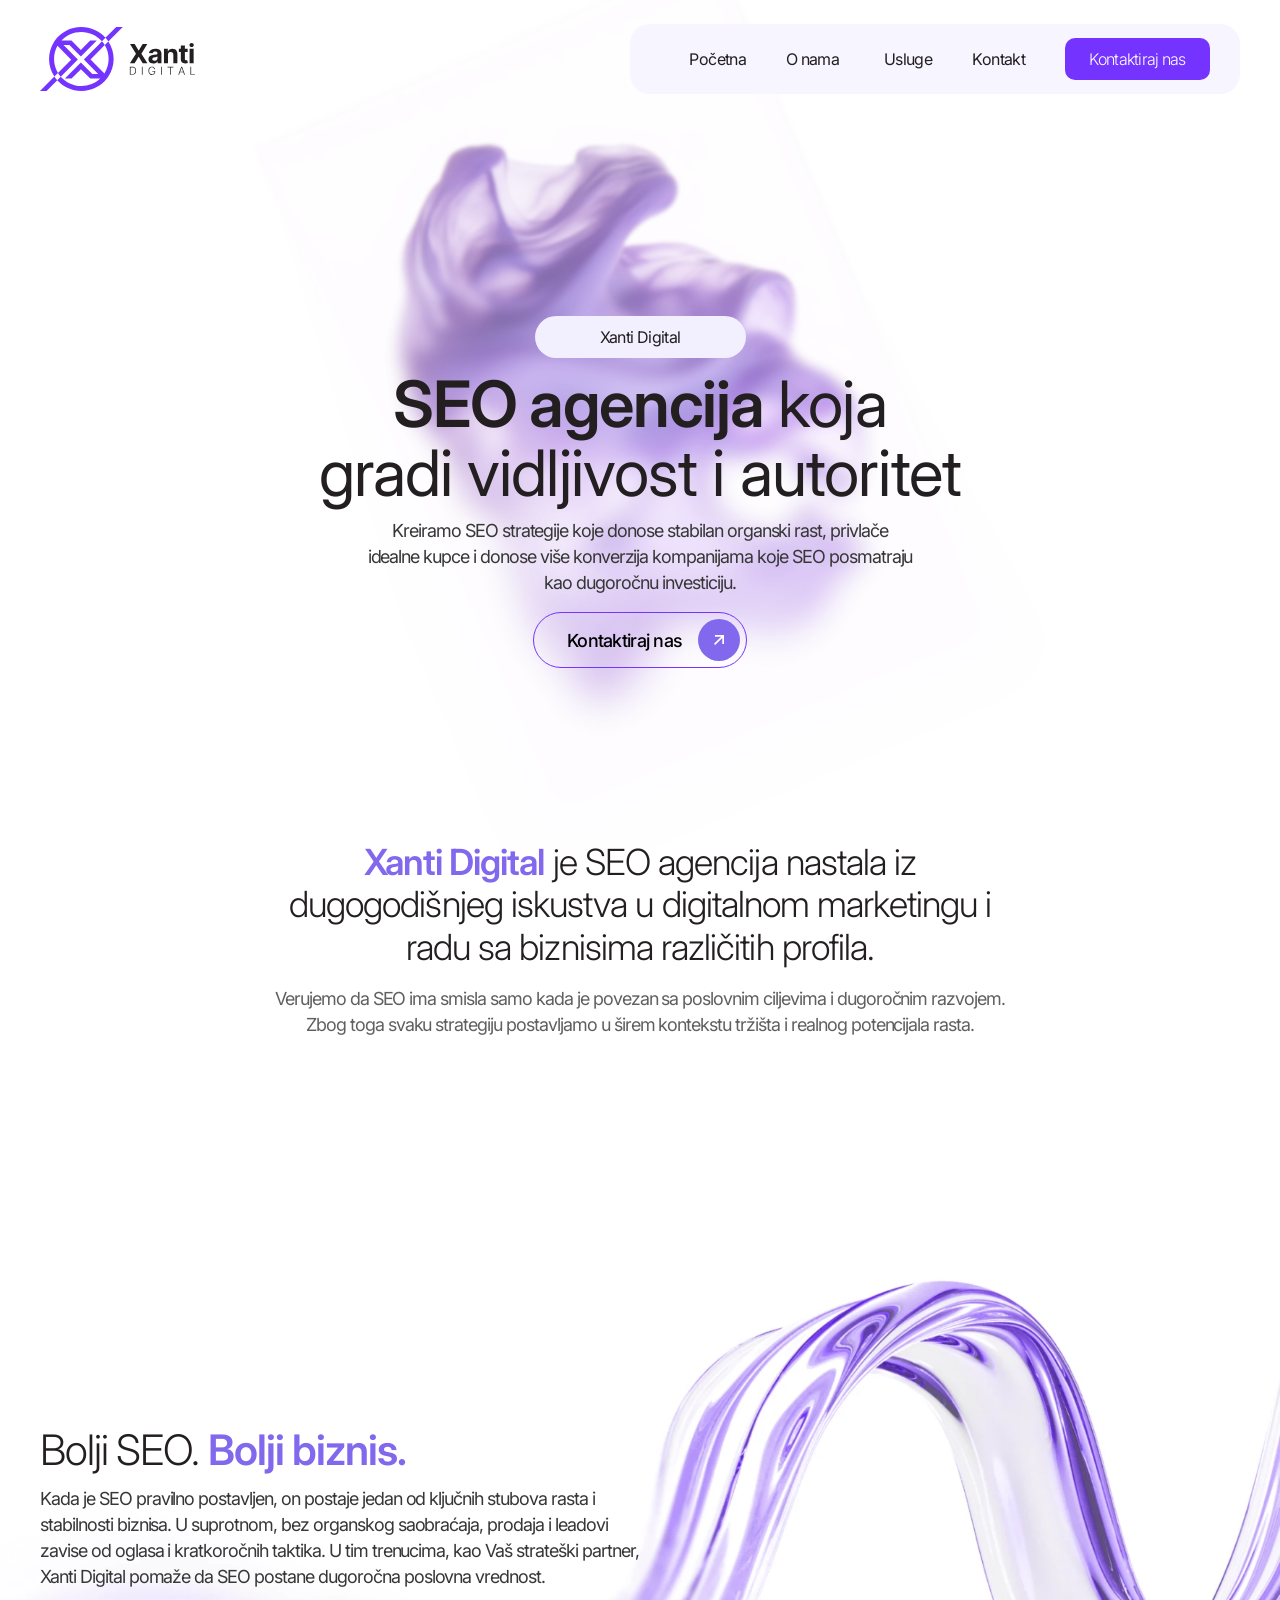
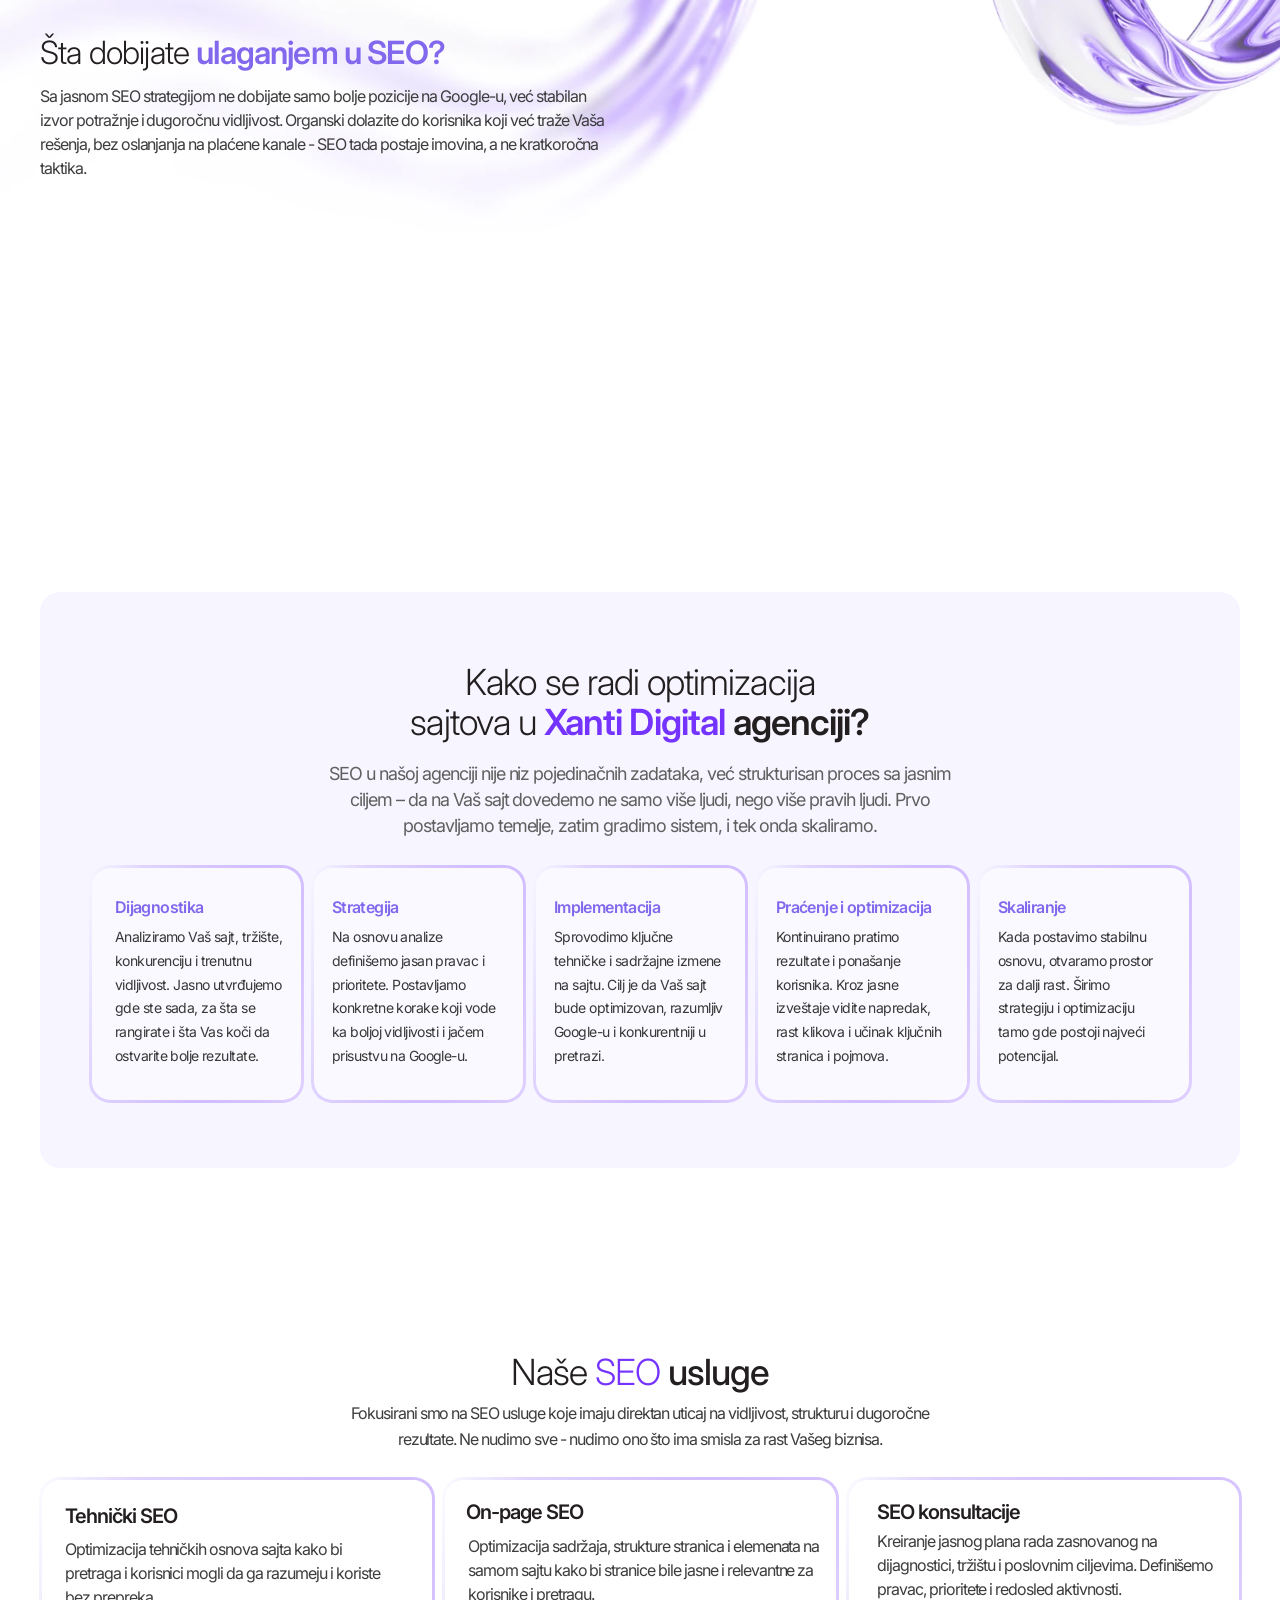
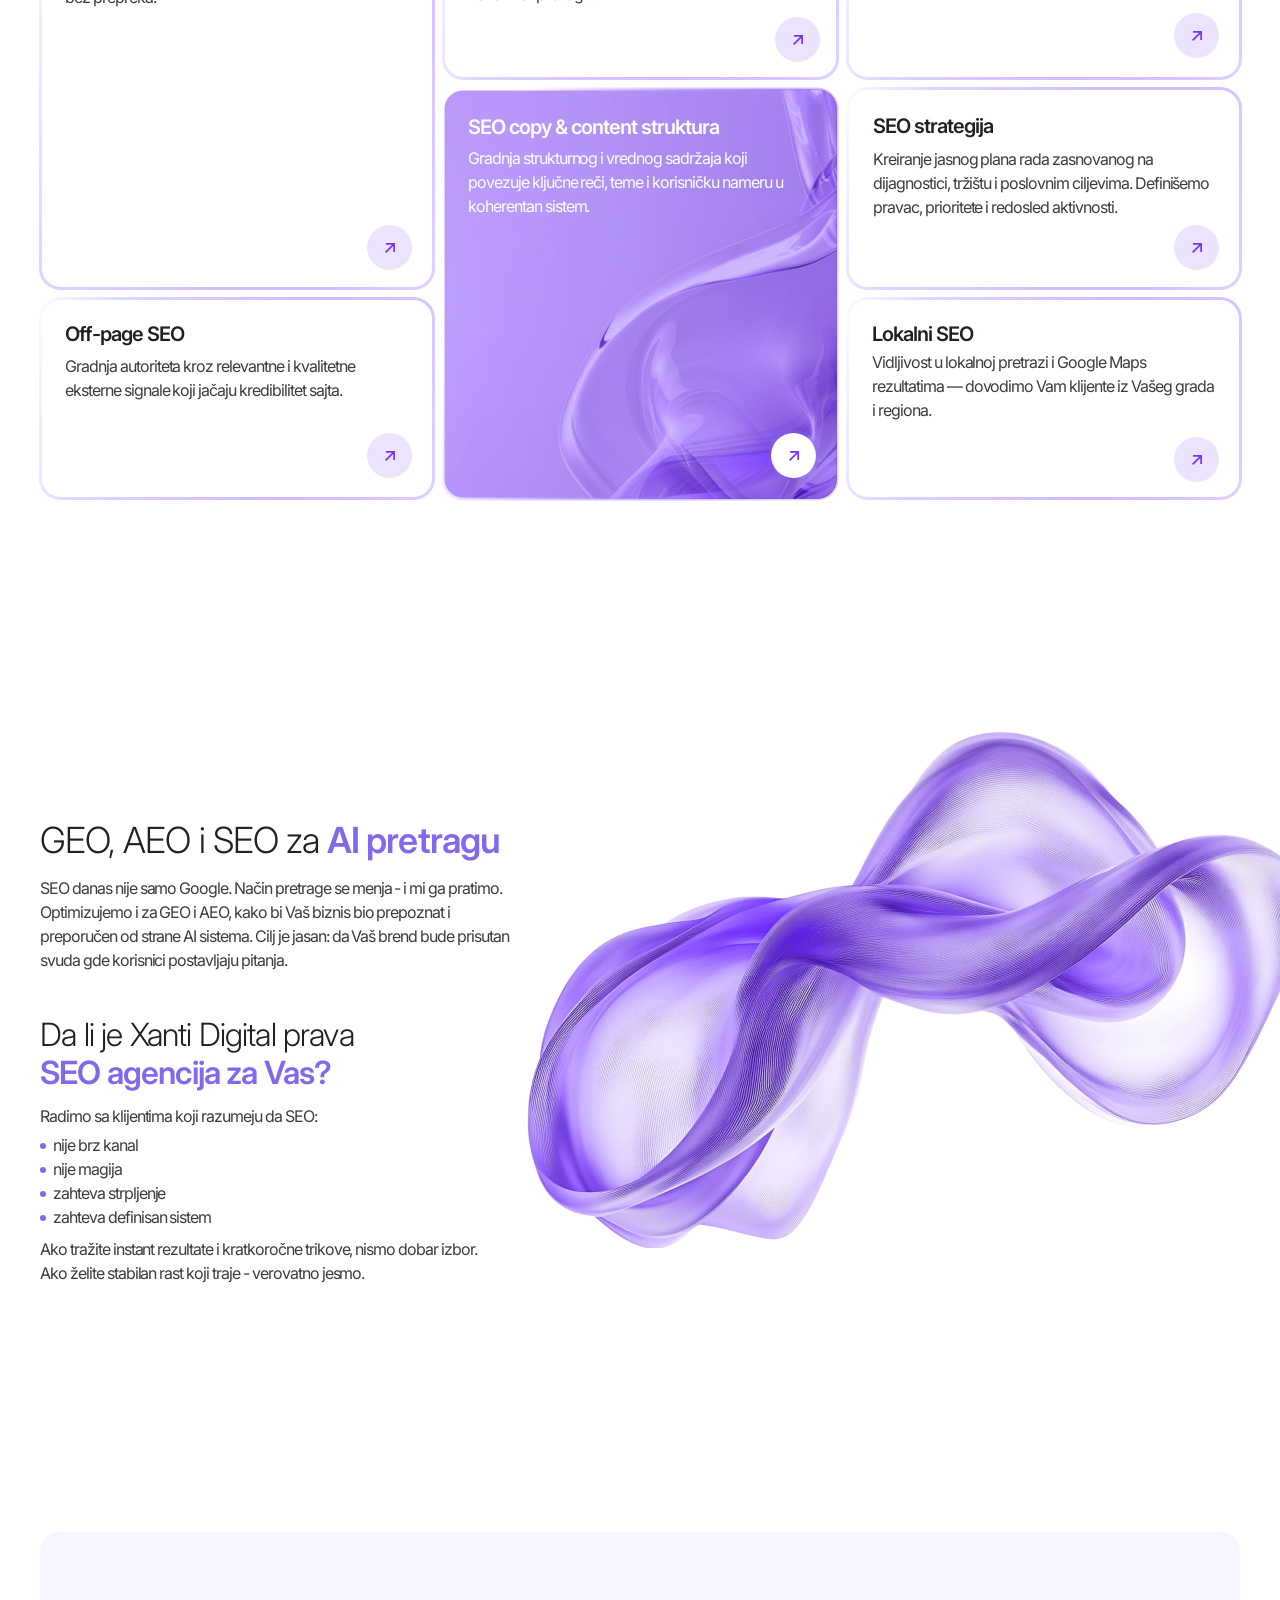
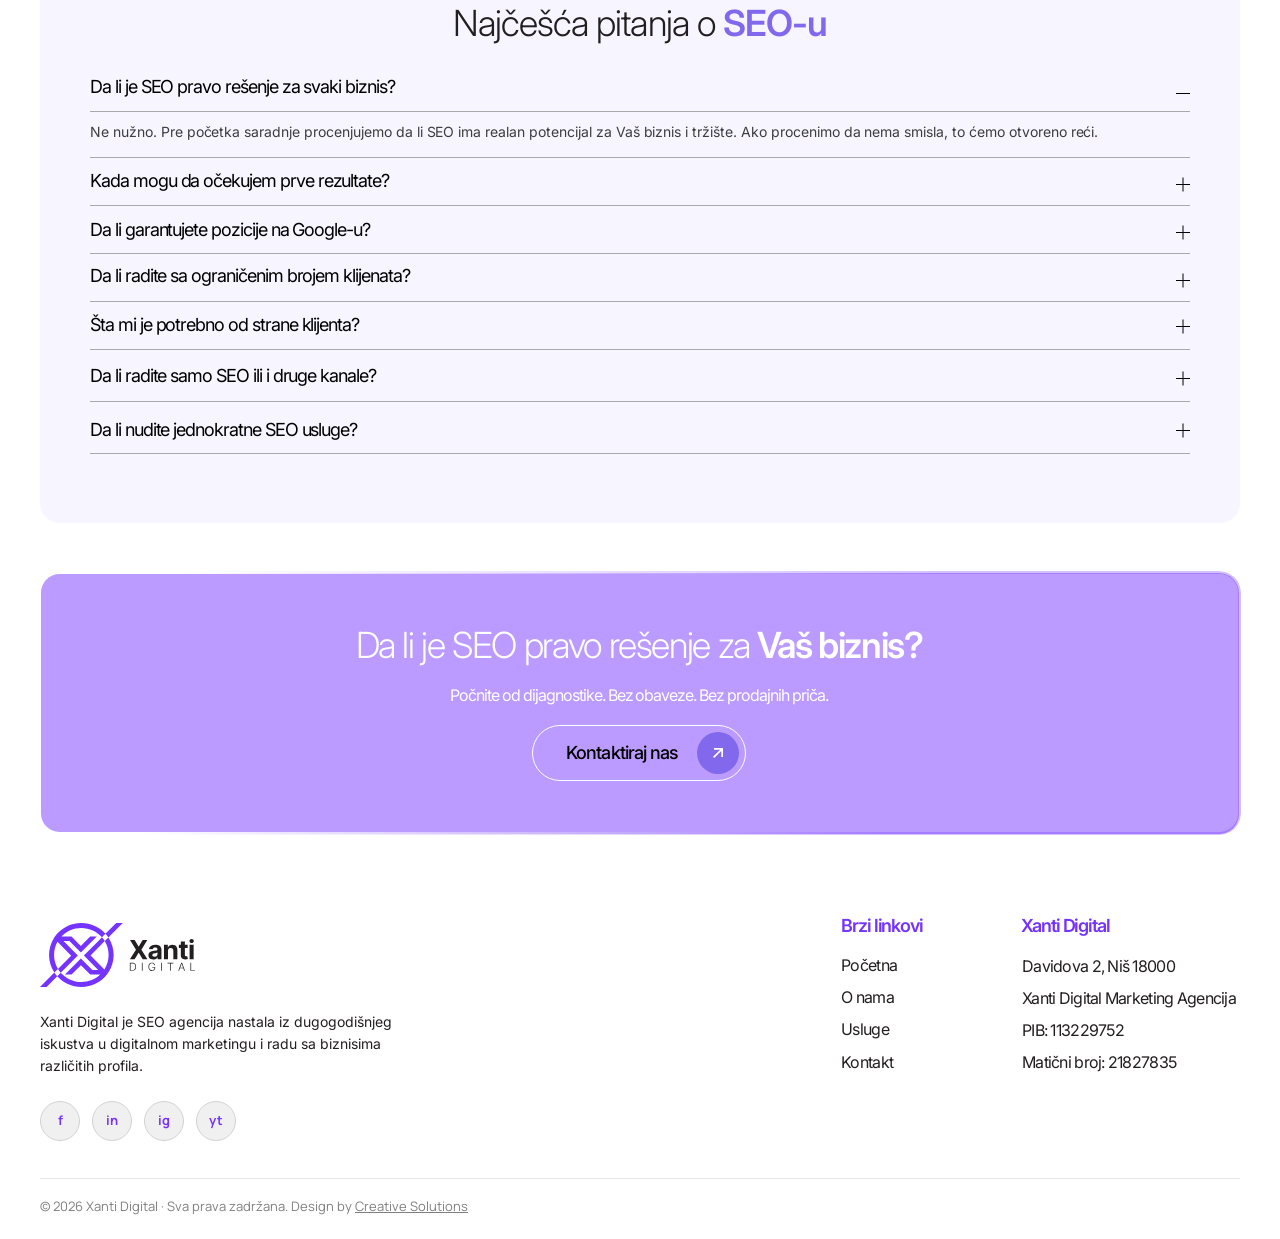
==== commit 33ab266c: "Home: replace highlight cards with two-tone H2 sub-section titles Co-Authored-By: Claude Fable 5.2 <" ====
--- a/index.html
+++ b/index.html
@@ -100,8 +100,11 @@
             U tim trenucima, kao Vaš strateški partner, Xanti Digital pomaže da SEO postane dugoročna poslovna vrednost.
           </p>
         </div>
-        <div class="highlight-card">
-          <h2 class="eyebrow">Šta dobijate ulaganjem u SEO?</h2>
+        <div class="sub-block">
+          <h2 class="sub-title">
+            <span class="light">Šta dobijate</span>
+            <span class="accent semibold">ulaganjem u SEO?</span>
+          </h2>
           <p class="muted">
             Sa jasnom SEO strategijom ne dobijate samo bolje pozicije na Google-u, već stabilan izvor potražnje
             i dugoročnu vidljivost. Organski dolazite do korisnika koji već traže Vaša rešenja, bez oslanjanja
@@ -230,8 +233,11 @@
         Cilj je jasan: da Vaš brend bude prisutan svuda gde korisnici postavljaju pitanja.
       </p>
 
-      <div class="highlight-card">
-      <h2 class="eyebrow eyebrow--purple">Da li je Xanti Digital prava SEO agencija za Vas?</h2>
+      <div class="sub-block">
+      <h2 class="sub-title">
+        <span class="light">Da li je Xanti Digital prava</span>
+        <span class="accent semibold">SEO agencija za Vas?</span>
+      </h2>
       <p class="muted">Radimo sa klijentima koji razumeju da SEO:</p>
       <ul class="dot-list">
         <li>nije brz kanal</li>
--- a/styles.css
+++ b/styles.css
@@ -402,7 +402,7 @@
    text 13:197 y1639 (567w); process card starts at y2192 */
 .better-seo {
   position: relative;
-  padding: 80px 0 318px;
+  padding: 80px 0 352px;
   z-index: 2;
 }
 .better-seo .section-title {
@@ -621,7 +621,7 @@
    list 19:15 y4262 (x373, dots x360), closing text 19:19 y4365. Section starts at y3819. */
 .geo {
   position: relative;
-  padding: 200px 0 139px;
+  padding: 200px 0 167px;
 }
 /* Swirl 19:3: rendered Figma output (rotation + hue blend baked in), frame x840-1630, y3924-4448 */
 .geo-swirl {
@@ -898,36 +898,32 @@
   text-decoration: underline;
 }
 
-/* ============ HIGHLIGHT CARD (home: "Šta dobijate..." and "Da li je Xanti Digital...") ============ */
-/* Not in the Figma home frame: added on request to make these two blocks stand out.
-   Style follows the glass text card of the second Figma frame. */
-.highlight-card {
-  padding: 24px 28px 26px;
-  border: 3px solid transparent;
-  border-radius: 21.5px;
-  background:
-    linear-gradient(rgba(246, 245, 252, 0.84), rgba(246, 245, 252, 0.84)) padding-box,
-    linear-gradient(104deg, #f9f7ff 0%, #efebff 8%, #e0d4ff 20%, #d7c5ff 43%, #d1bdff 59%, #d5c1ff 83%, #dfd1ff 100%) border-box;
-  -webkit-backdrop-filter: blur(10px);
-  backdrop-filter: blur(10px);
-}
-.better-grid > .highlight-card { margin-top: 28px; }
-.geo-content .highlight-card { max-width: 540px; margin-top: 26px; }
-.better-seo .highlight-card .eyebrow,
-.geo-content .highlight-card .eyebrow {
-  margin: 0 0 10px;
-  font-size: 28px;
-  font-weight: 600;
-  line-height: 34px;
-  letter-spacing: -0.035em;
-}
-.geo-content .highlight-card .eyebrow { color: var(--purple); }
-.geo-content .highlight-card .eyebrow + .muted { line-height: 24px; }
-.geo-content .highlight-card .dot-list { margin-bottom: 8px; }
+/* ============ SUB-SECTIONS (home: "Šta dobijate..." and "Da li je Xanti Digital...") ============ */
+/* Figma has these as small eyebrow lines; on request they are full two-tone H2 titles,
+   same typography as the other section titles, without any box. */
+.sub-block { margin-top: 44px; }
+.better-grid > .sub-block { margin-top: 44px; }
+.sub-block .sub-title {
+  font-size: 32px;
+  line-height: 38px;
+  font-weight: 500;
+  letter-spacing: -0.026em;
+  color: var(--ink);
+}
+.sub-block .sub-title .accent { color: var(--purple-soft); white-space: nowrap; }
+.sub-block .sub-title + .muted {
+  margin-top: 12px;
+  max-width: 567px;
+  color: var(--ink-3);
+  font-size: 16px;
+  line-height: 24px;
+  letter-spacing: -1.03px;
+}
+.geo-content .sub-block { max-width: 500px; }
+.geo-content .sub-block .dot-list { margin-bottom: 8px; }
 @media (max-width: 560px) {
-  .highlight-card { padding: 20px 20px 22px; }
-  .better-seo .highlight-card .eyebrow,
-  .geo-content .highlight-card .eyebrow { font-size: 24px; line-height: 30px; }
+  .sub-block { margin-top: 34px; }
+  .sub-block .sub-title { font-size: 26px; line-height: 31px; }
 }
 
 /* ============ INNER PAGES (usluge + service detail) ============ */
